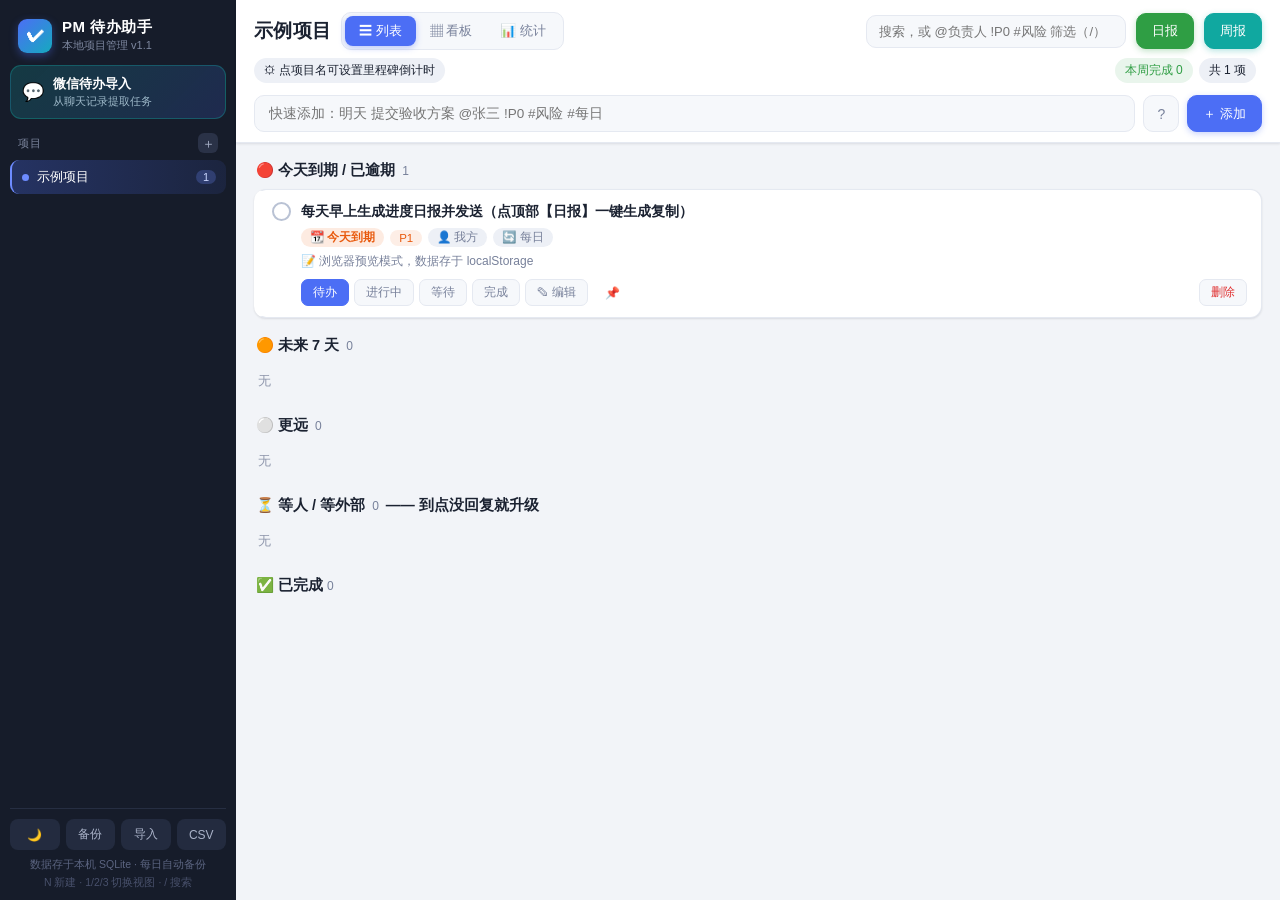
==== ui/index.html @ 27da8ed1 "Initial commit: PM待办助手 v1.1.0 (Tauri 2)" ====
<!DOCTYPE html>
<html lang="zh-CN" data-theme="light">
<head>
<meta charset="UTF-8">
<meta name="viewport" content="width=device-width, initial-scale=1.0">
<title>PM 待办助手</title>
<link rel="stylesheet" href="styles.css">
</head>
<body>
<div id="app">
  <aside id="sidebar">
    <div class="brand">
      <div class="logo">✔</div>
      <div class="brand-txt"><b>PM 待办助手</b><small>本地项目管理 v1.1</small></div>
    </div>

    <button id="btnWechat" class="wx-btn" title="从微信群聊提取待办事项">
      <span class="wx-ico">💬</span>
      <span class="wx-txt"><b>微信待办导入</b><small>从聊天记录提取任务</small></span>
    </button>

    <div class="side-label"><span>项目</span><button id="btnNewProj" title="新建项目">＋</button></div>
    <nav id="projNav"></nav>
    <div id="archWrap"></div>
    <div class="side-foot">
      <div class="foot-btns">
        <button id="btnTheme" title="切换明暗主题">🌙</button>
        <button id="btnExport" title="导出 JSON 备份文件">备份</button>
        <button id="btnImport" title="导入 JSON 备份（覆盖当前数据）">导入</button>
        <button id="btnCsv" title="导出当前项目为 CSV，可用 Excel 打开">CSV</button>
      </div>
      <small>数据存于本机 SQLite · 每日自动备份</small>
      <small class="kbd-hint">N 新建 · 1/2/3 切换视图 · / 搜索</small>
    </div>
  </aside>

  <main id="main">
    <header id="topbar">
      <div class="hrow">
        <h1 id="projName" title="点击打开项目设置">—</h1>
        <div class="tabs" id="viewTabs">
          <button data-view="list" class="on">☰ 列表</button>
          <button data-view="kanban">▦ 看板</button>
          <button data-view="stats">📊 统计</button>
        </div>
        <span class="flex1"></span>
        <input id="search" type="text" placeholder="搜索，或 @负责人 !P0 #风险 筛选（/）">
        <button class="btn green" onclick="openReport('day')">日报</button>
        <button class="btn teal" onclick="openReport('week')">周报</button>
      </div>
      <div class="hrow sub">
        <div id="countdown"></div>
        <span class="flex1"></span>
        <div id="statsbar"></div>
      </div>
      <div class="quickadd">
        <input id="quick" type="text" placeholder="快速添加：明天 提交验收方案 @张三 !P0 #风险 #每日">
        <button id="btnHelp" title="快速添加语法帮助">?</button>
        <button class="btn blue" id="btnQuickAdd">＋ 添加</button>
      </div>
      <div id="helpBox" hidden>
        <b>快速添加语法</b>　日期：<code>今天 / 明天 / 后天 / 大后天 / 下周三 / +3天 / 2026-09-14</code>
        ｜ 负责人：<code>@张三</code>　优先级：<code>!P0 !P1 !P2</code>
        ｜ 标记：<code>#风险</code> <code>#每日</code><br>
        示例：<code>下周三 闸机联调 @李四 !P0 #风险</code>　省略日期默认今天，省略负责人默认"我方"
      </div>
    </header>

    <div id="content">
      <section id="viewList"></section>
      <section id="viewKanban" hidden></section>
      <section id="viewStats" hidden></section>
    </div>
  </main>
</div>

<!-- 任务编辑 -->
<div class="mwrap" id="mw-task" hidden>
  <div class="modal">
    <h3 id="tm-head">编辑事项</h3>
    <div class="title-line">
      <input type="text" id="m-title" placeholder="要做什么？">
    </div>
    <div class="mrow">
      <div><label>截止日期</label><input type="date" id="m-due"></div>
      <div><label>负责人</label><input type="text" id="m-owner" list="ownerList" placeholder="我方"></div>
      <div><label>优先级</label>
        <select id="m-pri">
          <option value="P0">P0 紧急</option>
          <option value="P1">P1</option>
          <option value="P2">P2</option>
        </select>
      </div>
    </div>
    <div class="mrow">
      <div><label>状态</label>
        <select id="m-status">
          <option value="todo">待办</option>
          <option value="doing">进行中</option>
          <option value="wait">等人/等外部</option>
          <option value="done">已完成</option>
        </select>
      </div>
      <div><label>&nbsp;</label>
        <label class="ck"><input type="checkbox" id="m-risk"> ⚠ 计入日报风险栏</label>
      </div>
      <div><label>&nbsp;</label>
        <label class="ck"><input type="checkbox" id="m-repeat"> 🔄 每日循环</label>
      </div>
    </div>
    <label>检查清单 <span class="hint-inline">（回车快速添加，完成后卡片显示进度）</span></label>
    <div id="m-cl-items"></div>
    <div class="cl-add">
      <input type="text" id="m-cl-input" placeholder="添加清单项，回车确认">
      <button class="btn ghost" id="m-cl-add">＋</button>
    </div>
    <label>备注（背景 / 下一步 / 卡点）</label>
    <textarea id="m-note"></textarea>
    <div class="mfoot">
      <button class="btn danger ghost" id="m-del">删除</button>
      <span class="flex1"></span>
      <button class="btn ghost" id="m-cancel">取消</button>
      <button class="btn blue" id="m-save">保存</button>
    </div>
  </div>
</div>
<datalist id="ownerList"></datalist>

<!-- 项目设置 -->
<div class="mwrap" id="mw-proj" hidden>
  <div class="modal">
    <h3>项目设置</h3>
    <label>项目名称</label>
    <input type="text" id="p-name">
    <label>日报 / 周报抬头（如：XX项目 进度日报）</label>
    <input type="text" id="p-report" placeholder="留空自动为「项目名 进度日报」">
    <label>里程碑倒计时（最多 3 个，留空忽略）</label>
    <div class="mrow"><input type="text" id="p-m1l" placeholder="名称，如 交付验收"><input type="date" id="p-m1d"></div>
    <div class="mrow"><input type="text" id="p-m2l" placeholder="名称"><input type="date" id="p-m2d"></div>
    <div class="mrow"><input type="text" id="p-m3l" placeholder="名称"><input type="date" id="p-m3d"></div>
    <label class="ck big"><input type="checkbox" id="p-arch"> 归档此项目（从列表隐藏，数据保留）</label>
    <div class="mfoot">
      <button class="btn danger ghost" id="p-delete">删除本项目</button>
      <span class="flex1"></span>
      <button class="btn ghost" id="p-cancel">取消</button>
      <button class="btn blue" id="p-save">保存</button>
    </div>
  </div>
</div>

<!-- 报告 -->
<div class="mwrap" id="mw-report" hidden>
  <div class="modal wide">
    <h3 id="r-title">报告预览</h3>
    <textarea id="r-area" spellcheck="false"></textarea>
    <div class="mfoot">
      <span class="hint">发送前请核对日期与负责人</span>
      <span class="flex1"></span>
      <button class="btn ghost" id="r-close">收起</button>
      <button class="btn green" id="r-copy">复制全文</button>
    </div>
  </div>
</div>

<!-- 微信待办导入 -->
<div class="mwrap" id="mw-wechat" hidden>
  <div class="modal xwide">
    <h3>💬 微信待办导入 <span class="hint-inline">从本地解密的微信聊天记录中勾选消息，一键转为任务</span></h3>
    <div id="wx-config" hidden>
      <p class="cmsg">未找到微信解密工具。请先完成 wechat-decrypt 解密，或在下方填写正确路径：</p>
      <label>Python 解释器（venv）</label>
      <input type="text" id="wx-python" placeholder="C:\Users\MSI\.codex\tools\wechat-decrypt\.venv\Scripts\python.exe">
      <label>wechat-decrypt 工具目录</label>
      <input type="text" id="wx-dir" placeholder="C:\Users\MSI\.codex\tools\wechat-decrypt">
      <div class="mfoot"><span class="flex1"></span><button class="btn blue" id="wx-save-cfg">保存并重试</button></div>
    </div>
    <div id="wx-main">
      <div class="wx-layout">
        <div class="wx-left">
          <input type="text" id="wx-chat-filter" placeholder="🔍 搜索会话">
          <div id="wx-chats" class="wx-chats"></div>
        </div>
        <div class="wx-right">
          <div class="wx-toolbar">
            <span id="wx-cur-chat">选择左侧会话</span>
            <span class="flex1"></span>
            <select id="wx-days">
              <option value="1">最近 1 天</option>
              <option value="2" selected>最近 2 天</option>
              <option value="3">最近 3 天</option>
              <option value="7">最近 7 天</option>
            </select>
            <button class="btn ghost" id="wx-load">读取</button>
            <label class="ck"><input type="checkbox" id="wx-smart" checked> 智能预选待办</label>
          </div>
          <div id="wx-msgs" class="wx-msgs"><div class="empty">左侧选择一个会话后读取消息</div></div>
          <div class="wx-foot">
            <label>负责人默认</label>
            <input type="text" id="wx-owner" value="我方" style="width:90px">
            <label>截止</label>
            <input type="date" id="wx-due">
            <span class="flex1"></span>
            <span id="wx-count" class="hint">已选 0 条</span>
            <button class="btn blue" id="wx-convert">转为任务（0）</button>
          </div>
        </div>
      </div>
      <div class="mfoot">
        <span class="hint">转换规则：标题取消息前 40 字；备注保留原文与时间；@某人 自动设为负责人；"明天/周X" 自动识别截止日</span>
        <span class="flex1"></span>
        <button class="btn ghost" id="wx-close">关闭</button>
      </div>
    </div>
  </div>
</div>

<!-- 确认 -->
<div class="mwrap" id="mw-confirm" hidden>
  <div class="modal slim">
    <h3 id="c-title">确认</h3>
    <p id="c-msg" class="cmsg"></p>
    <div class="mfoot">
      <span class="flex1"></span>
      <button class="btn ghost" id="c-cancel">取消</button>
      <button class="btn blue" id="c-ok">确定</button>
    </div>
  </div>
</div>

<!-- 输入 -->
<div class="mwrap" id="mw-prompt" hidden>
  <div class="modal slim">
    <h3 id="pr-title">输入</h3>
    <label id="pr-label">名称</label>
    <input type="text" id="pr-input">
    <div class="mfoot">
      <span class="flex1"></span>
      <button class="btn ghost" id="pr-cancel">取消</button>
      <button class="btn blue" id="pr-ok">确定</button>
    </div>
  </div>
</div>

<div id="toasts"></div>
<script src="app.js"></script>
</body>
</html>
---- ui/styles.css ----
/* ========== 基础与主题变量 ========== */
* { box-sizing: border-box; margin: 0; padding: 0; }
[hidden] { display: none !important; }

:root {
  --bg: #f2f4f8;
  --panel: #ffffff;
  --panel2: #f6f8fb;
  --text: #1b2231;
  --muted: #77809a;
  --border: #e5e9f1;
  --chip: #edf0f6;
  --accent: #4c6ef5;
  --accent-2: #7396ff;
  --accent-soft: #edf1fe;
  --teal: #10a8a0;
  --green: #2f9e44;
  --orange: #e8590c;
  --red: #e03131;
  --amber: #f08c00;
  --pin: #f5b800;
  --shadow: 0 1px 2px rgba(16,24,40,.06), 0 1px 3px rgba(16,24,40,.05);
  --shadow-lg: 0 16px 40px rgba(16,24,40,.2);
  --side-bg: #161c2a;
  --side-bg2: #1e2637;
  --side-text: #c5cde0;
  --radius: 12px;
}
[data-theme="dark"] {
  --bg: #0f1218;
  --panel: #171c26;
  --panel2: #1c2230;
  --text: #e6eaf3;
  --muted: #8a92a8;
  --border: #272e40;
  --chip: #222939;
  --accent: #6d8bff;
  --accent-2: #8aa5ff;
  --accent-soft: #222b49;
  --shadow: 0 1px 3px rgba(0,0,0,.4);
  --shadow-lg: 0 16px 40px rgba(0,0,0,.55);
  --side-bg: #111521;
  --side-bg2: #1a2130;
  --side-text: #c5cde0;
}

html, body { height: 100%; }
body {
  font-family: "Segoe UI", "Microsoft YaHei", "PingFang SC", sans-serif;
  background: var(--bg);
  color: var(--text);
  font-size: 13.5px;
  overflow: hidden;
  transition: background .25s, color .25s;
}
button { font-family: inherit; }
input, select, textarea { font-family: inherit; color: var(--text); }
.flex1 { flex: 1; }

::-webkit-scrollbar { width: 10px; height: 10px; }
::-webkit-scrollbar-thumb { background: rgba(125,135,160,.35); border-radius: 6px; border: 2px solid transparent; background-clip: content-box; }
::-webkit-scrollbar-thumb:hover { background-color: rgba(125,135,160,.55); }
::-webkit-scrollbar-track { background: transparent; }

/* ========== 布局骨架 ========== */
#app { display: flex; height: 100vh; }

#sidebar {
  width: 236px; min-width: 236px;
  background: var(--side-bg);
  color: var(--side-text);
  display: flex; flex-direction: column;
  padding: 14px 10px 10px;
}
#main { flex: 1; display: flex; flex-direction: column; min-width: 0; }

/* ========== 侧栏 ========== */
.brand { display: flex; align-items: center; gap: 10px; padding: 4px 8px 12px; }
.brand .logo {
  width: 34px; height: 34px; border-radius: 9px;
  background: linear-gradient(135deg, #4c6ef5, #15aabf);
  color: #fff; font-weight: 700; font-size: 17px;
  display: flex; align-items: center; justify-content: center;
  box-shadow: 0 3px 8px rgba(76,110,245,.4);
}
.brand b { display: block; color: #fff; font-size: 15px; letter-spacing: .5px; }
.brand small { color: #7e88a0; font-size: 11px; }

.wx-btn {
  display: flex; align-items: center; gap: 9px; width: 100%;
  margin: 0 0 8px; padding: 9px 11px;
  background: linear-gradient(135deg, rgba(16,168,160,.22), rgba(76,110,245,.18));
  border: 1px solid rgba(16,168,160,.35);
  border-radius: 11px; cursor: pointer; text-align: left;
  transition: transform .12s, box-shadow .12s;
}
.wx-btn:hover { transform: translateY(-1px); box-shadow: 0 4px 12px rgba(16,168,160,.25); }
.wx-ico { font-size: 18px; }
.wx-txt b { display: block; color: #fff; font-size: 13px; }
.wx-txt small { color: #9db8c8; font-size: 11px; }

.side-label {
  display: flex; align-items: center; justify-content: space-between;
  font-size: 11px; color: #7e88a0; text-transform: uppercase; letter-spacing: 1px;
  padding: 6px 8px 6px;
}
.side-label button {
  width: 20px; height: 20px; border-radius: 6px; border: none;
  background: #2a3247; color: #aab3c9; font-size: 13px; cursor: pointer; line-height: 1;
}
.side-label button:hover { background: #34405c; color: #fff; }

#projNav, #archWrap { overflow-y: auto; }
.proj {
  display: flex; align-items: center; gap: 8px;
  padding: 8px 10px; margin: 1px 0; border-radius: 9px;
  cursor: pointer; font-size: 13px; color: var(--side-text);
  transition: background .15s;
  border-left: 2px solid transparent;
}
.proj:hover { background: var(--side-bg2); }
.proj.on { background: linear-gradient(90deg, rgba(76,110,245,.28), rgba(76,110,245,.10)); color: #fff; border-left-color: #6d8bff; }
.proj .dot { width: 7px; height: 7px; border-radius: 50%; background: #4c5878; flex: none; }
.proj.on .dot { background: #6d8bff; }
.proj .nm { flex: 1; overflow: hidden; text-overflow: ellipsis; white-space: nowrap; }
.proj .cnt {
  font-size: 11px; background: #262e42; color: #97a1b8;
  border-radius: 9px; padding: 1px 7px; flex: none;
}
.proj.on .cnt { background: rgba(109,139,255,.25); color: #cdd9ff; }
.proj .gear {
  border: none; background: transparent; color: #6b7690; cursor: pointer;
  font-size: 13px; padding: 2px; border-radius: 5px; flex: none; display: none;
}
.proj:hover .gear { display: block; }
.proj .gear:hover { color: #fff; background: #34405c; }

#archWrap { margin-top: 6px; flex: 1; }
#archWrap summary {
  cursor: pointer; font-size: 11px; color: #7e88a0; padding: 6px 10px; letter-spacing: 1px;
  list-style: none; user-select: none;
}
#archWrap summary::before { content: "▸ "; }
#archWrap details[open] summary::before { content: "▾ "; }
#archWrap .proj .nm { text-decoration: line-through; opacity: .6; }

.side-foot { border-top: 1px solid #262e42; padding-top: 10px; margin-top: 8px; }
.foot-btns { display: flex; gap: 6px; margin-bottom: 8px; }
.foot-btns button {
  flex: 1; padding: 7px 4px; border: none; border-radius: 8px;
  background: #232b3f; color: #aab3c9; font-size: 12px; cursor: pointer;
  transition: background .15s;
}
.foot-btns button:hover { background: #323d59; color: #fff; }
.side-foot small { display: block; text-align: center; color: #5b6480; font-size: 10.5px; }
.side-foot .kbd-hint { margin-top: 4px; color: #48506b; }

/* ========== 顶栏 ========== */
#topbar {
  background: var(--panel);
  border-bottom: 1px solid var(--border);
  padding: 12px 18px 10px;
  box-shadow: var(--shadow);
  z-index: 5;
}
.hrow { display: flex; align-items: center; gap: 10px; flex-wrap: wrap; }
.hrow.sub { margin-top: 8px; row-gap: 6px; }
#projName { font-size: 19px; font-weight: 700; cursor: pointer; letter-spacing: .3px; }
#projName:hover { color: var(--accent); }

.tabs { display: flex; background: var(--panel2); border: 1px solid var(--border); border-radius: 10px; padding: 3px; }
.tabs button {
  border: none; background: transparent; color: var(--muted);
  padding: 6px 14px; border-radius: 8px; font-size: 13px; cursor: pointer;
  transition: all .15s;
}
.tabs button:hover { color: var(--text); }
.tabs button.on { background: var(--accent); color: #fff; box-shadow: 0 2px 6px rgba(76,110,245,.35); }

#search {
  width: 260px; padding: 8px 12px; border: 1px solid var(--border);
  border-radius: 10px; background: var(--panel2); font-size: 13px; outline: none;
  transition: border .15s, box-shadow .15s;
}
#search:focus { border-color: var(--accent); box-shadow: 0 0 0 3px var(--accent-soft); }

.btn {
  border: 1px solid var(--border); background: var(--panel2); color: var(--text);
  padding: 8px 15px; border-radius: 10px; font-size: 13px; cursor: pointer;
  transition: all .15s; white-space: nowrap;
}
.btn:hover { transform: translateY(-1px); box-shadow: var(--shadow); }
.btn:active { transform: none; }
.btn.blue { background: var(--accent); border-color: var(--accent); color: #fff; box-shadow: 0 2px 6px rgba(76,110,245,.3); }
.btn.green { background: var(--green); border-color: var(--green); color: #fff; box-shadow: 0 2px 6px rgba(47,158,68,.3); }
.btn.teal { background: var(--teal); border-color: var(--teal); color: #fff; box-shadow: 0 2px 6px rgba(16,168,160,.3); }
.btn.ghost { background: transparent; }
.btn.danger { background: var(--red); border-color: var(--red); color: #fff; }
.btn.danger.ghost { background: transparent; color: var(--red); border-color: transparent; }
.btn.danger.ghost:hover { background: rgba(224,49,49,.08); border-color: rgba(224,49,49,.3); }

/* 里程碑与统计条 */
.chip2 {
  display: inline-flex; align-items: center; gap: 5px;
  padding: 4px 10px; border-radius: 20px; background: var(--chip);
  font-size: 12px; color: var(--text); margin-right: 6px; margin-bottom: 2px;
}
.chip2.cd { background: var(--accent-soft); color: var(--accent); font-weight: 600; }
.chip2.warn { background: rgba(240,140,0,.12); color: var(--orange); }
.chip2.bad { background: rgba(224,49,49,.1); color: var(--red); }
.chip2.good { background: rgba(47,158,68,.1); color: var(--green); }

/* 快速添加 */
.quickadd { display: flex; gap: 8px; margin-top: 10px; }
#quick {
  flex: 1; padding: 10px 14px; font-size: 13.5px;
  border: 1px solid var(--border); border-radius: 10px;
  background: var(--panel2); outline: none;
  transition: border .15s, box-shadow .15s;
}
#quick:focus { border-color: var(--accent); box-shadow: 0 0 0 3px var(--accent-soft); }
#btnHelp {
  width: 36px; border: 1px solid var(--border); border-radius: 10px;
  background: var(--panel2); color: var(--muted); font-size: 14px; cursor: pointer;
}
#btnHelp:hover { color: var(--accent); border-color: var(--accent); }
#helpBox {
  margin-top: 8px; padding: 9px 12px; font-size: 12.5px; color: var(--muted);
  background: var(--panel2); border: 1px dashed var(--border); border-radius: 10px; line-height: 1.8;
}
#helpBox code { background: var(--accent-soft); color: var(--accent); padding: 1px 6px; border-radius: 5px; }

/* ========== 内容区 ========== */
#content { flex: 1; overflow-y: auto; padding: 16px 18px 40px; }
h2.grp { font-size: 14.5px; margin: 18px 2px 9px; display: flex; align-items: center; gap: 7px; }
h2.grp:first-child { margin-top: 2px; }
h2.grp .gcnt { font-size: 12px; color: var(--muted); font-weight: 400; }

/* 任务卡片 */
.card {
  background: var(--panel); border-radius: var(--radius);
  border: 1px solid var(--border); border-left: 4px solid transparent;
  padding: 11px 14px; margin-bottom: 8px;
  box-shadow: var(--shadow);
  transition: box-shadow .15s, transform .15s;
  display: flex; gap: 10px;
}
.card:hover { box-shadow: 0 4px 14px rgba(16,24,40,.1); transform: translateY(-1px); }
.card.risk { border-left-color: var(--red); }
.card.wait { border-left-color: var(--amber); }
.card.doing { border-left-color: var(--accent); }
.card.done { opacity: .55; }
.card.pinned { border-left-color: var(--pin); background: linear-gradient(90deg, rgba(245,184,0,.06), var(--panel) 30%); }
.card .cbody { flex: 1; min-width: 0; }
.card .crow { display: flex; gap: 10px; align-items: flex-start; }

/* 完成圆圈（Linear/Todoist 风格） */
.ccircle {
  width: 19px; height: 19px; min-width: 19px; margin-top: 1px;
  border: 2px solid #b9c2d4; border-radius: 50%; cursor: pointer;
  background: transparent; padding: 0; position: relative;
  transition: all .15s;
}
.ccircle:hover { border-color: var(--green); transform: scale(1.1); }
.ccircle.on { background: var(--green); border-color: var(--green); }
.ccircle.on::after {
  content: "✓"; color: #fff; font-size: 12px; font-weight: 700;
  position: absolute; top: 50%; left: 50%; transform: translate(-50%, -54%);
}
.card .title { font-size: 14px; font-weight: 600; cursor: pointer; line-height: 1.5; }
.card .title:hover { color: var(--accent); }
.card.done .title { text-decoration: line-through; }
.card .meta { display: flex; align-items: center; flex-wrap: wrap; gap: 6px; margin-top: 6px; }
.chip {
  display: inline-flex; align-items: center; gap: 4px;
  padding: 2px 9px; border-radius: 12px; background: var(--chip);
  font-size: 11.5px; color: var(--muted);
}
.chip.due-over { background: rgba(224,49,49,.1); color: var(--red); font-weight: 700; }
.chip.due-today { background: rgba(232,89,12,.12); color: var(--orange); font-weight: 700; }
.chip.risk { background: rgba(224,49,49,.1); color: var(--red); font-weight: 700; }
.chip.p0 { background: rgba(224,49,49,.1); color: var(--red); font-weight: 700; }
.chip.p1 { background: rgba(232,89,12,.1); color: var(--orange); }
.chip.clprog { background: var(--accent-soft); color: var(--accent); }
.chip.pinchip { background: rgba(245,184,0,.15); color: #b78900; }
.card .note { font-size: 12px; color: var(--muted); margin-top: 5px; line-height: 1.6; }
.card .acts { margin-top: 8px; display: flex; align-items: center; gap: 5px; flex-wrap: wrap; }
.card .acts button {
  font-size: 12px; padding: 4px 11px; border: 1px solid var(--border);
  background: var(--panel2); color: var(--muted); border-radius: 7px; cursor: pointer;
  transition: all .12s;
}
.card .acts button:hover { border-color: var(--accent); color: var(--accent); }
.card .acts button.on { background: var(--accent); color: #fff; border-color: var(--accent); }
.card .acts .spacer { flex: 1; }
.card .acts .del { color: var(--red); }
.card .acts .del:hover { border-color: var(--red); }
.card .acts .pinbtn { border-color: transparent; background: transparent; }
.card .acts .pinbtn.on { color: var(--pin); border-color: rgba(245,184,0,.4); background: rgba(245,184,0,.08); }
.empty { color: var(--muted); font-size: 13px; padding: 8px 4px; opacity: .8; }

details.grp-done summary {
  cursor: pointer; font-size: 14.5px; font-weight: 600; margin: 18px 2px 9px;
  list-style: none; user-select: none;
}
details.grp-done summary .gcnt { font-size: 12px; color: var(--muted); font-weight: 400; }

/* ========== 看板 ========== */
#viewKanban { display: flex; gap: 12px; align-items: flex-start; }
.kcol {
  flex: 1; min-width: 250px; background: var(--panel2);
  border: 1px solid var(--border); border-radius: 14px; padding: 10px;
  transition: background .15s, border-color .15s;
  min-height: 200px;
}
.kcol.drop { background: var(--accent-soft); border-color: var(--accent); border-style: dashed; }
.kcol .khead {
  display: flex; align-items: center; gap: 8px;
  font-size: 13px; font-weight: 700; padding: 2px 4px 10px;
}
.kcol .khead .kdot { width: 9px; height: 9px; border-radius: 50%; }
.kcol .khead .kcnt { font-size: 11.5px; color: var(--muted); font-weight: 400; background: var(--chip); padding: 1px 8px; border-radius: 9px; }
.kcard {
  background: var(--panel); border: 1px solid var(--border); border-radius: 10px;
  padding: 9px 11px; margin-bottom: 7px; cursor: grab;
  box-shadow: var(--shadow); font-size: 13px;
}
.kcard.pinned { border-left: 3px solid var(--pin); }
.kcard:active { cursor: grabbing; }
.kcard.dragging { opacity: .45; transform: rotate(1.5deg); }
.kcard:hover { border-color: var(--accent); }
.kcard .kt { font-weight: 600; line-height: 1.45; }
.kcard .km { display: flex; flex-wrap: wrap; gap: 5px; margin-top: 6px; }
.kcol .empty { text-align: center; padding: 22px 4px; border: 1px dashed var(--border); border-radius: 10px; }

/* ========== 统计 ========== */
.stat-grid { display: grid; grid-template-columns: repeat(auto-fill, minmax(150px, 1fr)); gap: 12px; margin-bottom: 20px; }
.stat-card {
  background: var(--panel); border: 1px solid var(--border); border-radius: 14px;
  padding: 16px; box-shadow: var(--shadow);
}
.stat-card .sv { font-size: 26px; font-weight: 800; letter-spacing: -.5px; }
.stat-card .sl { font-size: 12px; color: var(--muted); margin-top: 3px; }
.stat-card.c-blue .sv { color: var(--accent); }
.stat-card.c-green .sv { color: var(--green); }
.stat-card.c-red .sv { color: var(--red); }
.stat-card.c-orange .sv { color: var(--orange); }
.stat-card.c-teal .sv { color: var(--teal); }

.stat-panel {
  background: var(--panel); border: 1px solid var(--border); border-radius: 14px;
  padding: 16px 18px; margin-bottom: 14px; box-shadow: var(--shadow);
}
.stat-panel h3 { font-size: 14px; margin-bottom: 14px; }
.bars { display: flex; align-items: flex-end; gap: 10px; height: 140px; padding: 0 4px; }
.bar-col { flex: 1; display: flex; flex-direction: column; align-items: center; gap: 6px; height: 100%; justify-content: flex-end; }
.bar-col .bar {
  width: 60%; max-width: 46px; border-radius: 7px 7px 3px 3px;
  background: linear-gradient(180deg, var(--accent), var(--accent-2));
  min-height: 3px; transition: height .4s;
}
.bar-col .bv { font-size: 12px; font-weight: 700; color: var(--muted); }
.bar-col .bl { font-size: 11px; color: var(--muted); }
.hbar-row { display: flex; align-items: center; gap: 10px; margin-bottom: 9px; }
.hbar-row .hl { width: 90px; font-size: 12.5px; color: var(--muted); text-align: right; overflow: hidden; text-overflow: ellipsis; white-space: nowrap; flex: none; }
.hbar-row .htrack { flex: 1; height: 14px; background: var(--chip); border-radius: 8px; overflow: hidden; }
.hbar-row .hbar { height: 100%; border-radius: 8px; background: linear-gradient(90deg, var(--accent), var(--accent-2)); transition: width .4s; }
.hbar-row.red .hbar { background: linear-gradient(90deg, var(--red), #ff7b7b); }
.hbar-row.orange .hbar { background: linear-gradient(90deg, var(--orange), #ffb35c); }
.hbar-row .hv { width: 30px; font-size: 12.5px; font-weight: 700; }

/* ========== 弹窗 ========== */
.mwrap {
  position: fixed; inset: 0; background: rgba(13, 17, 28, .45);
  backdrop-filter: blur(3px); z-index: 100;
  display: flex; align-items: flex-start; justify-content: center;
  padding: 6vh 16px 16px;
}
.modal {
  background: var(--panel); border-radius: 16px; padding: 20px 22px;
  width: 100%; max-width: 560px; max-height: 88vh; overflow-y: auto;
  box-shadow: var(--shadow-lg);
  animation: pop .18s ease-out;
}
.modal.wide { max-width: 700px; }
.modal.xwide { max-width: 960px; height: 80vh; display: flex; flex-direction: column; }
.modal.slim { max-width: 400px; margin-top: 10vh; }
@keyframes pop { from { transform: translateY(10px) scale(.98); opacity: 0; } to { transform: none; opacity: 1; } }
.modal h3 { font-size: 16px; margin-bottom: 14px; }
.hint-inline { font-size: 12px; color: var(--muted); font-weight: 400; }
.modal label { display: block; font-size: 12px; color: var(--muted); margin: 12px 0 5px; }
.modal label:first-of-type { margin-top: 0; }
.title-line input { font-size: 15px; font-weight: 600; width: 100%; padding: 10px 12px; border: 1px solid var(--border); border-radius: 9px; background: var(--panel2); outline: none; }
.title-line input:focus { border-color: var(--accent); box-shadow: 0 0 0 3px var(--accent-soft); }
.modal input[type=text], .modal input[type=date], .modal select, .modal textarea {
  width: 100%; padding: 9px 11px; border: 1px solid var(--border);
  border-radius: 9px; font-size: 13px; background: var(--panel2); outline: none;
  transition: border .15s, box-shadow .15s;
}
.modal input:focus, .modal select:focus, .modal textarea:focus {
  border-color: var(--accent); box-shadow: 0 0 0 3px var(--accent-soft);
}
.modal textarea { height: 84px; resize: vertical; }
.modal .mrow { display: flex; gap: 10px; }
.modal .mrow > div { flex: 1; min-width: 0; }
.modal .ck { display: flex; align-items: center; gap: 7px; font-size: 13px !important; color: var(--text) !important; cursor: pointer; margin-top: 14px !important; }
.modal .ck.big { margin: 16px 0 2px; }
.modal .ck input { width: auto; }
.mfoot { margin-top: 18px; display: flex; align-items: center; gap: 8px; }
.mfoot .hint { font-size: 12px; color: var(--muted); }
.cmsg { font-size: 13.5px; line-height: 1.7; color: var(--text); }
#r-area { width: 100%; height: 320px; border: 1px solid var(--border); border-radius: 10px; padding: 12px; font-size: 13px; line-height: 1.7; background: var(--panel2); resize: vertical; outline: none; font-family: inherit; }
#r-area:focus { border-color: var(--accent); }

/* 检查清单编辑器 */
#m-cl-items { display: flex; flex-direction: column; gap: 5px; }
.cl-item {
  display: flex; align-items: center; gap: 8px; padding: 6px 9px;
  background: var(--panel2); border: 1px solid var(--border); border-radius: 8px;
  font-size: 13px;
}
.cl-item input[type=checkbox] { width: auto; }
.cl-item .cl-text { flex: 1; }
.cl-item.done .cl-text { text-decoration: line-through; color: var(--muted); }
.cl-item .cl-rm { border: none; background: transparent; color: var(--muted); cursor: pointer; font-size: 13px; padding: 2px 5px; border-radius: 5px; }
.cl-item .cl-rm:hover { color: var(--red); background: rgba(224,49,49,.08); }
.cl-add { display: flex; gap: 6px; margin-top: 6px; }
.cl-add input { flex: 1; }

/* ========== 微信导入 ========== */
.wx-layout { display: flex; gap: 12px; flex: 1; min-height: 0; }
.wx-left {
  width: 240px; min-width: 240px; display: flex; flex-direction: column;
  border: 1px solid var(--border); border-radius: 12px; background: var(--panel2);
  padding: 8px;
}
.wx-left input { margin-bottom: 8px; }
.wx-chats { flex: 1; overflow-y: auto; }
.wx-chat {
  padding: 8px 10px; border-radius: 8px; cursor: pointer; font-size: 13px;
  display: flex; align-items: center; gap: 7px; color: var(--text);
}
.wx-chat:hover { background: var(--accent-soft); }
.wx-chat.on { background: var(--accent); color: #fff; }
.wx-chat .nm { flex: 1; overflow: hidden; text-overflow: ellipsis; white-space: nowrap; }
.wx-right {
  flex: 1; display: flex; flex-direction: column; min-width: 0;
  border: 1px solid var(--border); border-radius: 12px; background: var(--panel2);
  padding: 8px;
}
.wx-toolbar { display: flex; align-items: center; gap: 8px; padding: 2px 4px 8px; flex-wrap: wrap; }
.wx-toolbar select { width: auto; padding: 6px 8px; border: 1px solid var(--border); border-radius: 8px; background: var(--panel); font-size: 12.5px; }
#wx-cur-chat { font-weight: 600; font-size: 13px; overflow: hidden; text-overflow: ellipsis; white-space: nowrap; max-width: 200px; }
.wx-msgs { flex: 1; overflow-y: auto; padding-right: 2px; }
.wx-msg {
  display: flex; gap: 8px; align-items: flex-start;
  padding: 7px 9px; border-radius: 8px; cursor: pointer;
  border: 1px solid transparent; margin-bottom: 4px; background: var(--panel);
}
.wx-msg:hover { border-color: var(--border); }
.wx-msg.sel { background: var(--accent-soft); border-color: var(--accent); }
.wx-msg.sys { opacity: .5; cursor: default; }
.wx-msg input { margin-top: 3px; }
.wx-msg .m-body { flex: 1; min-width: 0; }
.wx-msg .m-meta { font-size: 11px; color: var(--muted); margin-bottom: 2px; }
.wx-msg .m-meta .who { color: var(--teal); font-weight: 600; }
.wx-msg .m-meta .who.me { color: var(--accent); }
.wx-msg .m-content { font-size: 13px; line-height: 1.5; word-break: break-all; }
.wx-msg .m-todo { display: inline-block; margin-left: 6px; font-size: 10.5px; background: rgba(47,158,68,.12); color: var(--green); border-radius: 8px; padding: 0 7px; font-weight: 700; }
.wx-foot { display: flex; align-items: center; gap: 8px; padding-top: 8px; border-top: 1px solid var(--border); margin-top: 8px; flex-wrap: wrap; }
.wx-foot label { font-size: 12px; color: var(--muted); margin: 0; }
.wx-foot input[type=date], .wx-foot input[type=text] { width: auto; padding: 6px 8px; font-size: 12.5px; }
.wx-loading { text-align: center; color: var(--muted); padding: 30px 0; font-size: 13px; }

/* ========== Toast ========== */
#toasts { position: fixed; right: 18px; bottom: 18px; z-index: 200; display: flex; flex-direction: column; gap: 8px; }
.toast {
  background: #232a3a; color: #fff; padding: 11px 16px; border-radius: 11px;
  font-size: 13px; box-shadow: var(--shadow-lg);
  animation: slidein .2s ease-out; max-width: 420px; line-height: 1.5;
  display: flex; align-items: center; gap: 10px;
}
.toast.ok { border-left: 3px solid var(--green); }
.toast.err { border-left: 3px solid var(--red); }
.toast.info { border-left: 3px solid var(--accent); }
.toast button {
  border: 1px solid rgba(255,255,255,.3); background: transparent; color: #fff;
  border-radius: 7px; padding: 3px 10px; font-size: 12px; cursor: pointer; flex: none;
}
.toast button:hover { background: rgba(255,255,255,.12); }
@keyframes slidein { from { transform: translateX(20px); opacity: 0; } to { transform: none; opacity: 1; } }
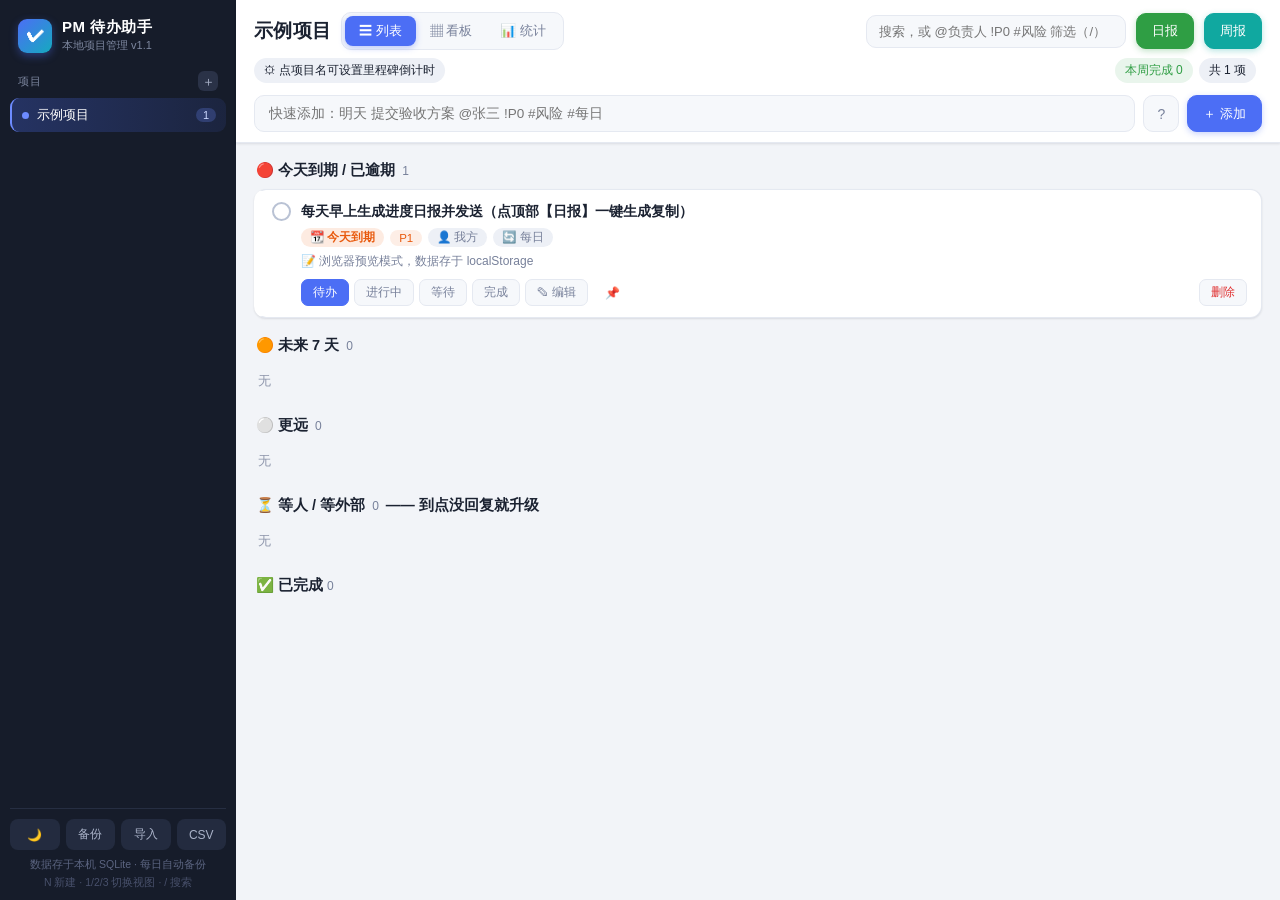
==== commit 46611741: "添加自动发布工作流、README 和 MIT LICENSE" ====
--- a/ui/index.html
+++ b/ui/index.html
@@ -13,11 +13,6 @@
       <div class="logo">✔</div>
       <div class="brand-txt"><b>PM 待办助手</b><small>本地项目管理 v1.1</small></div>
     </div>
-
-    <button id="btnWechat" class="wx-btn" title="从微信群聊提取待办事项">
-      <span class="wx-ico">💬</span>
-      <span class="wx-txt"><b>微信待办导入</b><small>从聊天记录提取任务</small></span>
-    </button>
 
     <div class="side-label"><span>项目</span><button id="btnNewProj" title="新建项目">＋</button></div>
     <nav id="projNav"></nav>
@@ -162,58 +157,6 @@
   </div>
 </div>
 
-<!-- 微信待办导入 -->
-<div class="mwrap" id="mw-wechat" hidden>
-  <div class="modal xwide">
-    <h3>💬 微信待办导入 <span class="hint-inline">从本地解密的微信聊天记录中勾选消息，一键转为任务</span></h3>
-    <div id="wx-config" hidden>
-      <p class="cmsg">未找到微信解密工具。请先完成 wechat-decrypt 解密，或在下方填写正确路径：</p>
-      <label>Python 解释器（venv）</label>
-      <input type="text" id="wx-python" placeholder="C:\Users\MSI\.codex\tools\wechat-decrypt\.venv\Scripts\python.exe">
-      <label>wechat-decrypt 工具目录</label>
-      <input type="text" id="wx-dir" placeholder="C:\Users\MSI\.codex\tools\wechat-decrypt">
-      <div class="mfoot"><span class="flex1"></span><button class="btn blue" id="wx-save-cfg">保存并重试</button></div>
-    </div>
-    <div id="wx-main">
-      <div class="wx-layout">
-        <div class="wx-left">
-          <input type="text" id="wx-chat-filter" placeholder="🔍 搜索会话">
-          <div id="wx-chats" class="wx-chats"></div>
-        </div>
-        <div class="wx-right">
-          <div class="wx-toolbar">
-            <span id="wx-cur-chat">选择左侧会话</span>
-            <span class="flex1"></span>
-            <select id="wx-days">
-              <option value="1">最近 1 天</option>
-              <option value="2" selected>最近 2 天</option>
-              <option value="3">最近 3 天</option>
-              <option value="7">最近 7 天</option>
-            </select>
-            <button class="btn ghost" id="wx-load">读取</button>
-            <label class="ck"><input type="checkbox" id="wx-smart" checked> 智能预选待办</label>
-          </div>
-          <div id="wx-msgs" class="wx-msgs"><div class="empty">左侧选择一个会话后读取消息</div></div>
-          <div class="wx-foot">
-            <label>负责人默认</label>
-            <input type="text" id="wx-owner" value="我方" style="width:90px">
-            <label>截止</label>
-            <input type="date" id="wx-due">
-            <span class="flex1"></span>
-            <span id="wx-count" class="hint">已选 0 条</span>
-            <button class="btn blue" id="wx-convert">转为任务（0）</button>
-          </div>
-        </div>
-      </div>
-      <div class="mfoot">
-        <span class="hint">转换规则：标题取消息前 40 字；备注保留原文与时间；@某人 自动设为负责人；"明天/周X" 自动识别截止日</span>
-        <span class="flex1"></span>
-        <button class="btn ghost" id="wx-close">关闭</button>
-      </div>
-    </div>
-  </div>
-</div>
-
 <!-- 确认 -->
 <div class="mwrap" id="mw-confirm" hidden>
   <div class="modal slim">
--- a/ui/styles.css
+++ b/ui/styles.css
@@ -86,19 +86,6 @@
 .brand b { display: block; color: #fff; font-size: 15px; letter-spacing: .5px; }
 .brand small { color: #7e88a0; font-size: 11px; }
 
-.wx-btn {
-  display: flex; align-items: center; gap: 9px; width: 100%;
-  margin: 0 0 8px; padding: 9px 11px;
-  background: linear-gradient(135deg, rgba(16,168,160,.22), rgba(76,110,245,.18));
-  border: 1px solid rgba(16,168,160,.35);
-  border-radius: 11px; cursor: pointer; text-align: left;
-  transition: transform .12s, box-shadow .12s;
-}
-.wx-btn:hover { transform: translateY(-1px); box-shadow: 0 4px 12px rgba(16,168,160,.25); }
-.wx-ico { font-size: 18px; }
-.wx-txt b { display: block; color: #fff; font-size: 13px; }
-.wx-txt small { color: #9db8c8; font-size: 11px; }
-
 .side-label {
   display: flex; align-items: center; justify-content: space-between;
   font-size: 11px; color: #7e88a0; text-transform: uppercase; letter-spacing: 1px;
@@ -427,51 +414,6 @@
 .cl-add { display: flex; gap: 6px; margin-top: 6px; }
 .cl-add input { flex: 1; }
 
-/* ========== 微信导入 ========== */
-.wx-layout { display: flex; gap: 12px; flex: 1; min-height: 0; }
-.wx-left {
-  width: 240px; min-width: 240px; display: flex; flex-direction: column;
-  border: 1px solid var(--border); border-radius: 12px; background: var(--panel2);
-  padding: 8px;
-}
-.wx-left input { margin-bottom: 8px; }
-.wx-chats { flex: 1; overflow-y: auto; }
-.wx-chat {
-  padding: 8px 10px; border-radius: 8px; cursor: pointer; font-size: 13px;
-  display: flex; align-items: center; gap: 7px; color: var(--text);
-}
-.wx-chat:hover { background: var(--accent-soft); }
-.wx-chat.on { background: var(--accent); color: #fff; }
-.wx-chat .nm { flex: 1; overflow: hidden; text-overflow: ellipsis; white-space: nowrap; }
-.wx-right {
-  flex: 1; display: flex; flex-direction: column; min-width: 0;
-  border: 1px solid var(--border); border-radius: 12px; background: var(--panel2);
-  padding: 8px;
-}
-.wx-toolbar { display: flex; align-items: center; gap: 8px; padding: 2px 4px 8px; flex-wrap: wrap; }
-.wx-toolbar select { width: auto; padding: 6px 8px; border: 1px solid var(--border); border-radius: 8px; background: var(--panel); font-size: 12.5px; }
-#wx-cur-chat { font-weight: 600; font-size: 13px; overflow: hidden; text-overflow: ellipsis; white-space: nowrap; max-width: 200px; }
-.wx-msgs { flex: 1; overflow-y: auto; padding-right: 2px; }
-.wx-msg {
-  display: flex; gap: 8px; align-items: flex-start;
-  padding: 7px 9px; border-radius: 8px; cursor: pointer;
-  border: 1px solid transparent; margin-bottom: 4px; background: var(--panel);
-}
-.wx-msg:hover { border-color: var(--border); }
-.wx-msg.sel { background: var(--accent-soft); border-color: var(--accent); }
-.wx-msg.sys { opacity: .5; cursor: default; }
-.wx-msg input { margin-top: 3px; }
-.wx-msg .m-body { flex: 1; min-width: 0; }
-.wx-msg .m-meta { font-size: 11px; color: var(--muted); margin-bottom: 2px; }
-.wx-msg .m-meta .who { color: var(--teal); font-weight: 600; }
-.wx-msg .m-meta .who.me { color: var(--accent); }
-.wx-msg .m-content { font-size: 13px; line-height: 1.5; word-break: break-all; }
-.wx-msg .m-todo { display: inline-block; margin-left: 6px; font-size: 10.5px; background: rgba(47,158,68,.12); color: var(--green); border-radius: 8px; padding: 0 7px; font-weight: 700; }
-.wx-foot { display: flex; align-items: center; gap: 8px; padding-top: 8px; border-top: 1px solid var(--border); margin-top: 8px; flex-wrap: wrap; }
-.wx-foot label { font-size: 12px; color: var(--muted); margin: 0; }
-.wx-foot input[type=date], .wx-foot input[type=text] { width: auto; padding: 6px 8px; font-size: 12.5px; }
-.wx-loading { text-align: center; color: var(--muted); padding: 30px 0; font-size: 13px; }
-
 /* ========== Toast ========== */
 #toasts { position: fixed; right: 18px; bottom: 18px; z-index: 200; display: flex; flex-direction: column; gap: 8px; }
 .toast {
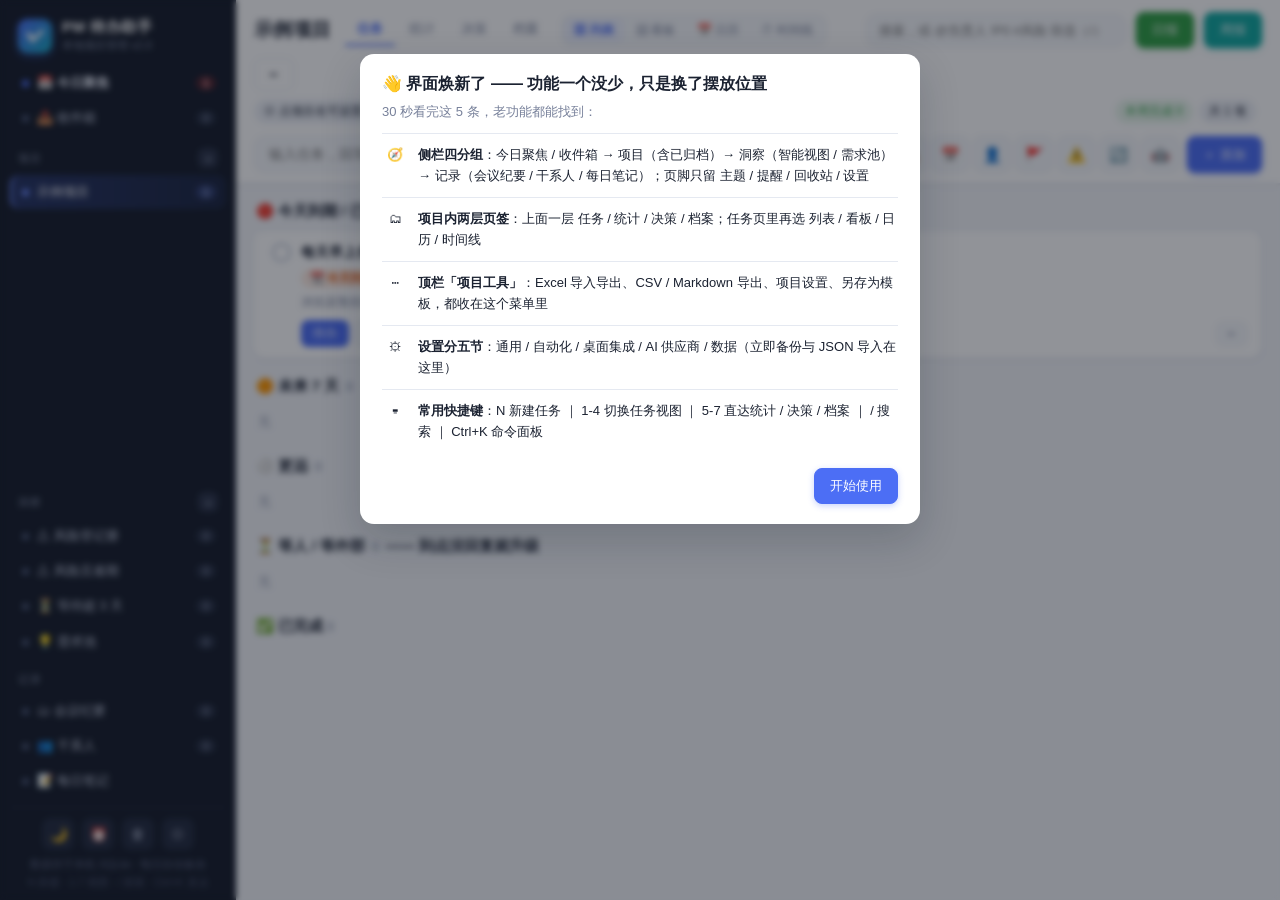
==== commit 20050a34: "v2.1.0：今日聚焦、日历视图、Ctrl+K 命令面板、全局快捷键快速捕获、Excel 导入导出、Webhook 推送、开机自启与单实例 新增 tauri 插件：global-shortcut / " ====
--- a/ui/index.html
+++ b/ui/index.html
@@ -11,21 +11,27 @@
   <aside id="sidebar">
     <div class="brand">
       <div class="logo">✔</div>
-      <div class="brand-txt"><b>PM 待办助手</b><small>本地项目管理 v1.1</small></div>
-    </div>
-
-    <div class="side-label"><span>项目</span><button id="btnNewProj" title="新建项目">＋</button></div>
+      <div class="brand-txt"><b>PM 待办助手</b><small>本地项目管理 v2.0</small></div>
+    </div>
+
+    <nav id="todayNav"></nav>
+    <div class="side-label"><span>项目</span><button id="btnNewProj" title="新建项目（可选模板）">＋</button></div>
     <nav id="projNav"></nav>
     <div id="archWrap"></div>
+    <div class="side-label"><span>洞察</span><button id="btnAddSmart" title="保存一个跨项目智能视图">＋</button></div>
+    <nav id="smartNav"></nav>
+    <nav id="ideasNav"></nav>
+    <div class="side-label"><span>记录</span></div>
+    <nav id="memoryNav"></nav>
     <div class="side-foot">
       <div class="foot-btns">
         <button id="btnTheme" title="切换明暗主题">🌙</button>
-        <button id="btnExport" title="导出 JSON 备份文件">备份</button>
-        <button id="btnImport" title="导入 JSON 备份（覆盖当前数据）">导入</button>
-        <button id="btnCsv" title="导出当前项目为 CSV，可用 Excel 打开">CSV</button>
+        <button id="btnRemind" title="每日定时提醒：未设置">⏰</button>
+        <button id="btnTrash" title="回收站：30 天内可恢复">🗑<span id="btnTrashCnt" class="trash-cnt"></span></button>
+        <button id="btnSettings" title="设置：通用 / 自动化 / 桌面集成 / AI / 数据">⚙</button>
       </div>
       <small>数据存于本机 SQLite · 每日自动备份</small>
-      <small class="kbd-hint">N 新建 · 1/2/3 切换视图 · / 搜索</small>
+      <small class="kbd-hint">N 新建 · 1-7 视图 · / 搜索 · Ctrl+K 直达</small>
     </div>
   </aside>
 
@@ -33,15 +39,37 @@
     <header id="topbar">
       <div class="hrow">
         <h1 id="projName" title="点击打开项目设置">—</h1>
-        <div class="tabs" id="viewTabs">
-          <button data-view="list" class="on">☰ 列表</button>
-          <button data-view="kanban">▦ 看板</button>
-          <button data-view="stats">📊 统计</button>
+        <!-- 一级页签：项目下的四个页面 -->
+        <nav class="ptabs" id="pageTabs">
+          <button data-page="task" class="on">任务</button>
+          <button data-page="stats">统计</button>
+          <button data-page="decisions">决策</button>
+          <button data-page="archive">档案</button>
+        </nav>
+        <!-- 二级分段控件：任务页的四种呈现 -->
+        <div class="seg" id="viewSeg">
+          <button data-view="list" class="on" title="快捷键 1">☰ 列表</button>
+          <button data-view="kanban" title="快捷键 2">▦ 看板</button>
+          <button data-view="calendar" title="快捷键 3">📅 日历</button>
+          <button data-view="timeline" title="快捷键 4">⏱ 时间线</button>
         </div>
         <span class="flex1"></span>
         <input id="search" type="text" placeholder="搜索，或 @负责人 !P0 #风险 筛选（/）">
-        <button class="btn green" onclick="openReport('day')">日报</button>
-        <button class="btn teal" onclick="openReport('week')">周报</button>
+        <button class="btn blue" id="btnTodayCopy" hidden>📋 复制今日清单</button>
+        <button class="btn green" id="btnDay" onclick="openReport('day')">日报</button>
+        <button class="btn teal" id="btnWeek" onclick="openReport('week')">周报</button>
+        <div class="more-wrap" id="projMoreWrap" hidden>
+          <button class="btn ghost" id="btnProjMore" title="项目工具：导入导出 / 设置 / 模板">⋯</button>
+          <div id="projMenu" class="menu-pop" hidden>
+            <button data-act="xlsx">📥 Excel 计划表导入向导</button>
+            <button data-act="xlsx-out">📤 导出 .xlsx 计划表</button>
+            <button data-act="csv">📄 导出 CSV</button>
+            <button data-act="md">📝 导出项目 Markdown</button>
+            <div class="menu-sep"></div>
+            <button data-act="settings">⚙ 项目设置</button>
+            <button data-act="tpl">💾 另存为项目模板</button>
+          </div>
+        </div>
       </div>
       <div class="hrow sub">
         <div id="countdown"></div>
@@ -49,24 +77,49 @@
         <div id="statsbar"></div>
       </div>
       <div class="quickadd">
-        <input id="quick" type="text" placeholder="快速添加：明天 提交验收方案 @张三 !P0 #风险 #每日">
-        <button id="btnHelp" title="快速添加语法帮助">?</button>
+        <input id="quick" type="text" placeholder="输入任务，回车添加；或用右侧按钮插入日期/负责人/优先级">
+        <div class="q-tools">
+          <select id="qProj" class="q-proj" hidden title="今日聚焦模式下，选择任务加入的项目"></select>
+          <button id="q-inbox" title="收件箱模式：先不分项目，快速记下，之后分拣">📥</button>
+          <button id="q-date" title="选择日期">📅</button>
+          <button id="q-owner" title="选择负责人">👤</button>
+          <button id="q-pri" title="优先级（点击切换 P0/P1/P2）">🚩</button>
+          <button id="q-risk" title="标记风险（⚠ 日报风险栏）">⚠️</button>
+          <button id="q-repeat" title="每日循环任务">🔄</button>
+          <button id="q-aitask" title="AI 粘贴转任务：把会议记录 / 群聊 / 邮件整段粘进来，自动拆成任务草稿">🤖</button>
+        </div>
         <button class="btn blue" id="btnQuickAdd">＋ 添加</button>
       </div>
-      <div id="helpBox" hidden>
-        <b>快速添加语法</b>　日期：<code>今天 / 明天 / 后天 / 大后天 / 下周三 / +3天 / 2026-09-14</code>
-        ｜ 负责人：<code>@张三</code>　优先级：<code>!P0 !P1 !P2</code>
-        ｜ 标记：<code>#风险</code> <code>#每日</code><br>
-        示例：<code>下周三 闸机联调 @李四 !P0 #风险</code>　省略日期默认今天，省略负责人默认"我方"
-      </div>
+      <div id="quickPreview" class="quick-preview" hidden></div>
+      <div id="qPop" class="q-pop" hidden></div>
     </header>
 
     <div id="content">
-      <section id="viewList"></section>
+      <section id="viewToday" hidden></section>
+      <section id="viewInbox" hidden></section>
+      <section id="viewIdeas" hidden></section>
+      <section id="viewSmart" hidden></section>
+      <section id="viewMeetings" hidden></section>
+      <section id="viewContacts" hidden></section>
+      <section id="viewDailyNote" hidden></section>
+      <section id="viewList" hidden></section>
       <section id="viewKanban" hidden></section>
+      <section id="viewCalendar" hidden></section>
+      <section id="viewTimeline" hidden></section>
       <section id="viewStats" hidden></section>
+      <section id="viewDecisions" hidden></section>
+      <section id="viewArchive" hidden></section>
     </div>
   </main>
+</div>
+
+<!-- 计时悬浮条（#1 任务计时） -->
+<div id="timerBar" class="timerbar" hidden>
+  <span class="tb-dot"></span>
+  <span id="timerTaskName"></span>
+  <b id="timerTime">00:00:00</b>
+  <button class="btn blue ghost" onclick="openFocusOverlay()" title="进入专注全屏视图（可选倒计时，结束自动记工时）">🎯 专注</button>
+  <button class="btn danger ghost" onclick="stopTimerFlow(false)">⏹ 停止并记录工时</button>
 </div>
 
 <!-- 任务编辑 -->
@@ -88,6 +141,7 @@
       </div>
     </div>
     <div class="mrow">
+      <div><label>开始日期（时间线视图用，可空）</label><input type="date" id="m-start"></div>
       <div><label>状态</label>
         <select id="m-status">
           <option value="todo">待办</option>
@@ -96,21 +150,59 @@
           <option value="done">已完成</option>
         </select>
       </div>
+      <div><label>循环</label>
+        <select id="m-repeat">
+          <option value="">不循环</option>
+          <option value="daily">🔄 每天</option>
+          <option value="weekly">🔄 每周</option>
+          <option value="monthly">🔄 每月</option>
+        </select>
+      </div>
+    </div>
+    <div class="mrow">
+      <div><label>父任务（进度自动上卷）</label>
+        <select id="m-parent"><option value="0">（无父任务）</option></select>
+      </div>
       <div><label>&nbsp;</label>
         <label class="ck"><input type="checkbox" id="m-risk"> ⚠ 计入日报风险栏</label>
       </div>
       <div><label>&nbsp;</label>
-        <label class="ck"><input type="checkbox" id="m-repeat"> 🔄 每日循环</label>
+        <label class="ck"><input type="checkbox" id="m-milestone"> 🏁 里程碑（时间线画菱形）</label>
+      </div>
+    </div>
+    <!-- 风险登记册（#6）：概率×影响评分 -->
+    <div id="m-risk-box" hidden>
+      <div class="risk-box">
+        <div class="risk-box-title">🛡 风险登记册（PingCode 风险模板）</div>
+        <div class="mrow">
+          <div><label>发生概率 1-5</label>
+            <select id="m-prob"><option value="0">未评分</option><option>1</option><option>2</option><option>3</option><option>4</option><option>5</option></select>
+          </div>
+          <div><label>影响程度 1-5</label>
+            <select id="m-impact"><option value="0">未评分</option><option>1</option><option>2</option><option>3</option><option>4</option><option>5</option></select>
+          </div>
+          <div><label>风险值（自动）</label><div class="risk-val" id="m-risk-val">未评分</div></div>
+        </div>
+        <label>应对措施（怎么做）</label>
+        <textarea id="m-mitigate" rows="2" placeholder="如：提前 2 周联系供应商备货；压测提前到本周"></textarea>
+        <label>升级条件（何时上报谁）</label>
+        <textarea id="m-escalate" rows="2" placeholder="如：若本周五前未签合同，上报分管领导决策"></textarea>
       </div>
     </div>
     <label>检查清单 <span class="hint-inline">（回车快速添加，完成后卡片显示进度）</span></label>
     <div id="m-cl-items"></div>
     <div class="cl-add">
       <input type="text" id="m-cl-input" placeholder="添加清单项，回车确认">
+      <button class="btn ghost" id="m-cl-ai" title="AI 根据任务标题 / 备注生成检查清单草稿（可改可删后再保存）">🤖</button>
       <button class="btn ghost" id="m-cl-add">＋</button>
     </div>
-    <label>备注（背景 / 下一步 / 卡点）</label>
+    <label>备注（支持 Markdown：列表 / **粗体** / > 引用 / [[任务反链]]）</label>
     <textarea id="m-note"></textarea>
+    <div class="note-preview-row">
+      <button class="linkbtn2" id="m-note-preview-toggle" onclick="toggleNotePreview()">👁 预览渲染效果</button>
+      <div id="m-note-preview" class="mdview" hidden></div>
+    </div>
+    <div id="m-backlinks" class="backlink-box" hidden></div>
     <div class="mfoot">
       <button class="btn danger ghost" id="m-del">删除</button>
       <span class="flex1"></span>
@@ -134,8 +226,26 @@
     <div class="mrow"><input type="text" id="p-m2l" placeholder="名称"><input type="date" id="p-m2d"></div>
     <div class="mrow"><input type="text" id="p-m3l" placeholder="名称"><input type="date" id="p-m3d"></div>
     <label class="ck big"><input type="checkbox" id="p-arch"> 归档此项目（从列表隐藏，数据保留）</label>
+    <label>群机器人推送（日报一键发到群）</label>
+    <div class="mrow">
+      <div><label>机器人类型</label>
+        <select id="p-wh-type">
+          <option value="">不推送</option>
+          <option value="wecom">企业微信群机器人</option>
+          <option value="dingtalk">钉钉群机器人（支持加签）</option>
+          <option value="feishu">飞书群机器人</option>
+        </select>
+      </div>
+      <div class="grow2"><label>Webhook 地址</label><input type="text" id="p-wh-url" placeholder="https://qyapi.weixin.qq.com/cgi-bin/webhook/send?key=…"></div>
+    </div>
+    <div class="mrow" id="p-wh-secret-row" hidden>
+      <div class="grow2"><label>钉钉加签密钥（SEC 开头，可选）</label><input type="text" id="p-wh-secret" placeholder="SEC…"></div>
+    </div>
+    <label>工时预算（小时，80%/100% 触发托盘通知与群推送，留空关闭）</label>
+    <input type="number" id="p-budget" min="0" step="0.5" placeholder="如 200">
     <div class="mfoot">
       <button class="btn danger ghost" id="p-delete">删除本项目</button>
+      <button class="btn ghost" id="p-save-tpl" title="把本项目的未完成任务集保存为模板，新建项目时一键带入">💾 另存为模板</button>
       <span class="flex1"></span>
       <button class="btn ghost" id="p-cancel">取消</button>
       <button class="btn blue" id="p-save">保存</button>
@@ -148,7 +258,10 @@
   <div class="modal wide">
     <h3 id="r-title">报告预览</h3>
     <textarea id="r-area" spellcheck="false"></textarea>
-    <div class="mfoot">
+    <input type="hidden" id="r-kind" value="day">
+    <div class="mfoot">
+      <button class="btn teal" id="r-wh" hidden title="通过项目设置里配置的群机器人 Webhook 发送">📤 发到群</button>
+      <button class="btn ghost" id="r-ai" title="用设置里配置的 AI 模型润色报告（⚙ 设置 → AI 供应商）">🤖 AI 润色</button>
       <span class="hint">发送前请核对日期与负责人</span>
       <span class="flex1"></span>
       <button class="btn ghost" id="r-close">收起</button>
@@ -184,6 +297,357 @@
   </div>
 </div>
 
+<!-- 命令面板 -->
+<div class="mwrap" id="mw-palette" hidden>
+  <div class="modal palette">
+    <input id="pal-input" type="text" autocomplete="off" spellcheck="false" placeholder="🔍 搜项目 / 任务，回车直达；↑↓ 选择，Esc 关闭">
+    <div id="pal-list"></div>
+  </div>
+</div>
+
+<!-- 新建项目（模板 #4） -->
+<div class="mwrap" id="mw-newproj" hidden>
+  <div class="modal slim">
+    <h3>新建项目</h3>
+    <label>项目名称</label>
+    <input type="text" id="np-name" placeholder="如：闸机二期">
+    <label>从模板创建（Teambition 模板中心思路）</label>
+    <div class="mrow">
+      <select id="np-tpl" class="grow2"></select>
+      <button class="btn danger ghost" id="np-del-tpl" title="删除选中的模板">🗑</button>
+    </div>
+    <div class="hint" style="margin:4px 0 0;">模板来自项目工具菜单里的「💾 另存为项目模板」，带入任务集骨架，截止日默认今天</div>
+    <div class="mfoot">
+      <span class="flex1"></span>
+      <button class="btn ghost" id="np-cancel">取消</button>
+      <button class="btn blue" id="np-create">创建</button>
+    </div>
+  </div>
+</div>
+
+<!-- 回收站（#5） -->
+<div class="mwrap" id="mw-trash" hidden>
+  <div class="modal">
+    <h3>🗑 回收站（<span id="trash-cnt">0</span>）</h3>
+    <div class="hint" style="margin-bottom:8px;">已删除的任务 / 项目保留 30 天，可随时恢复（Azure DevOps Recycle Bin 思路）</div>
+    <div id="trash-list" class="trash-list"></div>
+    <div class="mfoot">
+      <button class="btn danger ghost" id="tr-purge-old">清空 30 天前条目</button>
+      <span class="flex1"></span>
+      <button class="btn ghost" id="tr-close">关闭</button>
+    </div>
+  </div>
+</div>
+
+<!-- 每日收尾问答（#2 + 包3 #12 升级为站会三问） -->
+<div class="mwrap" id="mw-shutdown" hidden>
+  <div class="modal">
+    <h3>🌙 每日收尾 · 站会三问 <small class="hint" id="sd-date"></small></h3>
+    <div class="hint" style="margin-bottom:8px;">Sunsama Shutdown + Geekbot 站会三问：干成什么 / 阻碍 / 明天三件事。明日日报自动引用。</div>
+    <label>1️⃣ 今天干成了什么？</label>
+    <textarea id="sd-done" rows="3" placeholder="已自动预填今天勾完成的任务，可补充改动"></textarea>
+    <label>2️⃣ 卡在哪里了？（背景性卡点，进明日日报）</label>
+    <textarea id="sd-stuck" rows="2" placeholder="卡点 / 需要谁拍板 / 等谁的回复"></textarea>
+    <label>3️⃣ 遇到什么阻碍？（可一键转成风险任务，每行一条）</label>
+    <textarea id="sd-block" rows="2" placeholder="如：供应商合同没签 → 生成一条 P1 风险任务跟进"></textarea>
+    <div style="margin:2px 0 10px;"><button class="btn ghost" id="sd-block2task" title="把上面每行阻碍转成一条风险任务，进收件箱">🛡 阻碍转风险任务</button></div>
+    <label>4️⃣ 明天最重要的三件事？</label>
+    <textarea id="sd-next" rows="3" placeholder="一行一件，明天生成日报时排在「今日计划」最前面"></textarea>
+    <div class="mfoot">
+      <span class="flex1"></span>
+      <button class="btn ghost" id="sd-skip">跳过</button>
+      <button class="btn blue" id="sd-save">记录，收工 ✅</button>
+    </div>
+  </div>
+</div>
+
+<!-- 设置：五节导航（通用 / 自动化 / 桌面集成 / AI 供应商 / 数据） -->
+<div class="mwrap" id="mw-settings" hidden>
+  <div class="modal st-modal">
+    <h3>⚙ 设置</h3>
+    <div class="st-tabs" id="stTabs">
+      <button data-sec="general" class="on">🧭 通用</button>
+      <button data-sec="auto">🤝 自动化</button>
+      <button data-sec="desktop">🖥 桌面集成</button>
+      <button data-sec="ai">🤖 AI 供应商</button>
+      <button data-sec="data">💾 数据</button>
+    </div>
+    <div class="st-body">
+      <div class="st-sec" data-sec="general">
+        <label>每日收尾问答时间（Sunsama Shutdown，留空关闭；到点弹站会三问）</label>
+        <input type="time" id="st-shutdown">
+        <div class="hint" style="margin-top:10px;">
+          每日到期任务提醒：点左下角 <b>⏰</b> 设置时间 · 明暗主题：点左下角 <b>🌙</b><br>
+          数据安全：本机 SQLite 存储，启动自动备份（保留最近 30 份），JSON / CSV / Excel 导入导出见「💾 数据」节与项目工具菜单「⋯」
+        </div>
+      </div>
+      <div class="st-sec" data-sec="auto" hidden>
+        <label>固定规则自动化（Trello Butler 预置开关，非通用引擎）</label>
+        <label class="ck big"><input type="checkbox" id="st-overdueTop"> 逾期任务自动置顶排序（仅显示层，不改数据）</label>
+        <label class="ck big"><input type="checkbox" id="st-staleCleanup"> 停滞超 14 天自动出现在侧栏「🧹 待清理」视图</label>
+        <label class="ck big"><input type="checkbox" id="st-doneStopTimer"> 任务完成时自动停止计时并记录工时</label>
+        <label class="ck big"><input type="checkbox" id="st-inboxNudge"> 每日提醒里附带「收件箱待分拣」数量</label>
+      </div>
+      <div class="st-sec" data-sec="desktop" hidden>
+        <label class="ck big"><input type="checkbox" id="st-autostart"> 开机自动启动（配合定时提醒更可靠）</label>
+        <label>全局快速捕获热键（弹无边框小窗，默认进收件箱；输入 off 关闭）</label>
+        <div class="ai-keyrow">
+          <input type="text" id="st-hotkey" placeholder="Alt+Shift+A">
+          <button class="btn ghost" id="st-hotkey-test" style="flex:none;">⚡ 试一下</button>
+        </div>
+        <label>今日目标任务数（任务栏进度条映射 今日已完成/目标）</label>
+        <input type="number" id="st-goal" min="1" max="50" placeholder="默认 5">
+        <div class="hint" style="margin:8px 0 0;">深链接 pm-todo://task/123 已随安装包注册，群推送里点链接可跳回对应任务。</div>
+      </div>
+      <div class="st-sec" data-sec="ai" hidden>
+        <div class="ai-box">
+          <div class="ai-box-title">🤖 AI 润色 · 模型供应商</div>
+          <div id="st-ai-profiles" class="ai-profiles"></div>
+          <div class="hint" style="margin:6px 0 0;">点击卡片即切换并启用该供应商；改动先暂存，点底部「保存」才写入本机数据库</div>
+          <div class="mrow">
+            <div><label>预设</label>
+              <select id="st-ai-preset"></select>
+            </div>
+            <div class="grow2"><label>模型 ID</label>
+              <input type="text" id="st-ai-model" list="aiModelList" placeholder="如 deepseek-chat / glm-4.6">
+            </div>
+          </div>
+          <label>API 地址（Base URL，以 /v1 等兼容前缀结尾）</label>
+          <input type="text" id="st-ai-baseurl" placeholder="https://api.deepseek.com/v1">
+          <label>API Key（仅存本机 SQLite）</label>
+          <div class="ai-keyrow">
+            <input type="password" id="st-ai-key" placeholder="sk-…" autocomplete="off">
+            <label class="ai-showck"><input type="checkbox" id="st-ai-show"> 显示</label>
+          </div>
+          <datalist id="aiModelList"></datalist>
+          <div id="st-ai-chips" class="ai-chips" hidden></div>
+          <div class="st-ai-actions">
+            <button class="btn ghost" id="st-ai-models" title="调用 GET {Base URL}/models 拉取可选模型">↻ 拉取模型</button>
+            <button class="btn ghost" id="st-ai-test" title="用当前填写的内容发一条测试消息，验证是否可用">⚡ 测试连接</button>
+            <button class="btn ghost" id="st-ai-add" title="把当前填写的内容另存为一家供应商，之后可一键切换">＋ 另存供应商</button>
+            <button class="btn danger ghost" id="st-ai-del" title="删除当前选中的供应商">🗑</button>
+          </div>
+          <div class="hint" id="st-ai-status" hidden></div>
+        </div>
+      </div>
+      <div class="st-sec" data-sec="data" hidden>
+        <div class="hint" style="margin:0 0 10px;">数据全部存在本机 SQLite；启动时自动备份，保留最近 30 份。以下为手动备份与迁移入口。</div>
+        <div class="data-actions">
+          <button class="btn ghost" id="st-backup-now" title="立即在本机备份目录生成一份备份，返回备份路径">📦 立即备份</button>
+          <button class="btn ghost" id="st-export" title="导出全部数据为 JSON 备份文件">📤 导出 JSON 备份</button>
+          <button class="btn ghost" id="st-import" title="导入 JSON 备份（覆盖当前数据）">📥 导入 JSON 备份</button>
+          <button class="btn ghost" id="st-trash" title="已删除的任务 / 项目保留 30 天，可恢复">🗑 打开回收站</button>
+        </div>
+        <div class="hint" style="margin-top:10px;">项目级导入导出（Excel 计划表双向 / CSV / 整项目 Markdown）在选中项目后，点顶栏右侧「⋯ 项目工具」。</div>
+      </div>
+    </div>
+    <div class="mfoot">
+      <span class="flex1"></span>
+      <button class="btn ghost" id="st-cancel">取消</button>
+      <button class="btn blue" id="st-save">保存</button>
+    </div>
+  </div>
+</div>
+
+<!-- 保存智能视图（#9） -->
+<div class="mwrap" id="mw-smart" hidden>
+  <div class="modal slim">
+    <h3>保存智能视图</h3>
+    <label>视图名称</label>
+    <input type="text" id="sv-name" placeholder="如：P0 风险盘点">
+    <label>筛选条件（跨全部未归档项目，只看未完成任务）</label>
+    <label class="ck big"><input type="checkbox" id="sv-risk"> ⚠ 标记为风险的任务</label>
+    <label class="ck big"><input type="checkbox" id="sv-overdue"> 🔴 已逾期的任务</label>
+    <div class="mrow">
+      <div><label>⏳ 等待超过（天）</label><input type="number" id="sv-wait" min="1" max="90" placeholder="如 3"></div>
+      <div><label>💤 停滞超过（天）</label><input type="number" id="sv-stale" min="1" max="365" placeholder="如 7"></div>
+      <div><label>🚩 优先级</label>
+        <select id="sv-pri"><option value="">不限</option><option value="P0">P0</option><option value="P1">P1</option><option value="P2">P2</option></select>
+      </div>
+    </div>
+    <div class="mfoot">
+      <span class="flex1"></span>
+      <button class="btn ghost" id="sv-cancel">取消</button>
+      <button class="btn blue" id="sv-save">保存视图</button>
+    </div>
+  </div>
+</div>
+
+<!-- 需求转任务（#14） -->
+<div class="mwrap" id="mw-convert" hidden>
+  <div class="modal slim">
+    <h3>需求转为任务</h3>
+    <input type="hidden" id="cv-idea-id" value="">
+    <label>加入项目</label>
+    <select id="cv-proj"></select>
+    <label>截止日期</label>
+    <input type="date" id="cv-due">
+    <div class="mfoot">
+      <span class="flex1"></span>
+      <button class="btn ghost" id="cv-cancel">取消</button>
+      <button class="btn blue" id="cv-ok">转为任务</button>
+    </div>
+  </div>
+</div>
+
+<!-- AI 粘贴转任务（#16 增强）：非结构化文字 → 任务草稿，确认后才入库 -->
+<div class="mwrap" id="mw-aitask" hidden>
+  <div class="modal">
+    <h3>🤖 AI 粘贴转任务</h3>
+    <div class="hint" style="margin:0 0 8px;">把会议记录 / 群聊 / 邮件 / 口述笔记整段粘贴进来，AI 拆成结构化任务草稿（含日期 / 负责人 / 优先级 / 风险）。先预览确认，勾选后才入库。</div>
+    <textarea id="at-input" rows="5" placeholder="如：周三前李四要交联调报告；供应商合同这周必须签掉，不然影响进场，这个是 P0；下月开始安排验收面试"></textarea>
+    <div class="mrow" style="margin-top:8px;">
+      <div><label>解析后加入</label><select id="at-proj"></select></div>
+      <div style="flex:0 0 auto;"><label>&nbsp;</label><button class="btn blue" id="at-parse">🔍 AI 解析</button></div>
+    </div>
+    <div id="at-results" hidden></div>
+    <div class="mfoot">
+      <span class="hint" id="at-status" style="max-width:58%;"></span>
+      <span class="flex1"></span>
+      <button class="btn ghost" id="at-cancel">关闭</button>
+      <button class="btn blue" id="at-import" hidden>✅ 添加所选</button>
+    </div>
+  </div>
+</div>
+
+<!-- 决策日志（包3 #9，ADR 模板） -->
+<div class="mwrap" id="mw-decision" hidden>
+  <div class="modal wide">
+    <h3>🏛 记录决策 <small class="hint-inline">ADR 模板 · 治「口头答应了没人记得」</small></h3>
+    <input type="hidden" id="d-id" value="">
+    <div class="mrow">
+      <div class="grow2"><label>决策标题（一句话说清决定了什么）</label><input type="text" id="d-title" placeholder="如：闸机厂商定为 B 公司"></div>
+      <div><label>日期</label><input type="date" id="d-date"></div>
+    </div>
+    <label>背景（当时面对什么问题）</label>
+    <textarea id="d-background" rows="2"></textarea>
+    <label>备选项（都考虑了哪些方案）</label>
+    <textarea id="d-options" rows="2"></textarea>
+    <label>决定</label>
+    <textarea id="d-decision" rows="2" placeholder="最终选了什么，一句话可执行"></textarea>
+    <label>原因（为什么这么定，当时为什么这么定就靠它）</label>
+    <textarea id="d-reason" rows="2"></textarea>
+    <div class="mrow">
+      <div><label>状态</label>
+        <select id="d-status">
+          <option>生效中</option>
+          <option>已废弃</option>
+          <option>已被替代</option>
+        </select>
+      </div>
+      <div><label>关联任务（互链，可空）</label><select id="d-task"><option value="0">（无）</option></select></div>
+    </div>
+    <div class="mfoot">
+      <button class="btn danger ghost" id="d-del" hidden>删除</button>
+      <span class="flex1"></span>
+      <button class="btn ghost" id="d-cancel">取消</button>
+      <button class="btn blue" id="d-save">保存</button>
+    </div>
+  </div>
+</div>
+
+<!-- 会议记录（包3 #10，Fellow 模式：会后笔记模板 + 行动项转任务） -->
+<div class="mwrap" id="mw-meeting" hidden>
+  <div class="modal wide">
+    <h3 id="mt-head">🗂 会议纪要 <small class="hint-inline">会后笔记模板：议题 / 参与人 / 结论 / 行动项</small></h3>
+    <input type="hidden" id="mt-id" value="">
+    <div class="mrow">
+      <div class="grow2"><label>议题（会议主题）</label><input type="text" id="mt-title" placeholder="如：与甲方周例会"></div>
+      <div><label>日期</label><input type="date" id="mt-date"></div>
+    </div>
+    <div class="mrow">
+      <div><label>参与人（逗号分隔，可与干系人档案对应）</label><input type="text" id="mt-attendees" placeholder="张三, 李四, 王五"></div>
+      <div><label>关联项目（可空）</label><select id="mt-proj"><option value="0">（不关联）</option></select></div>
+    </div>
+    <label>结论 / 要点（支持 Markdown）</label>
+    <textarea id="mt-conclusion" rows="4" placeholder="- 验收标准按附件 A 执行&#10;- 付款节点调整到验收后 15 天"></textarea>
+    <label>行动项 <span class="hint-inline">（一行一条；保存后每条可一键转任务 / 转决策）</span></label>
+    <div id="mt-items"></div>
+    <div class="cl-add">
+      <input type="text" id="mt-item-input" placeholder="添加行动项，回车确认">
+      <button class="btn ghost" id="mt-item-add">＋</button>
+    </div>
+    <div class="mfoot">
+      <button class="btn danger ghost" id="mt-del" hidden>删除</button>
+      <span class="flex1"></span>
+      <button class="btn ghost" id="mt-cancel">取消</button>
+      <button class="btn blue" id="mt-save">保存</button>
+    </div>
+  </div>
+</div>
+
+<!-- 干系人档案（包3 #11，FollowUpThen 机制） -->
+<div class="mwrap" id="mw-contact" hidden>
+  <div class="modal">
+    <h3>👥 干系人档案</h3>
+    <input type="hidden" id="ct-id" value="">
+    <div class="mrow">
+      <div><label>姓名</label><input type="text" id="ct-name" placeholder="如：李四"></div>
+      <div><label>组织 / 角色</label><input type="text" id="ct-org" placeholder="如：甲方信息科 科长"></div>
+    </div>
+    <div class="mrow">
+      <div><label>标签（权力/利益，逗号分隔）</label><input type="text" id="ct-tags" placeholder="高权力,高利益"></div>
+      <div><label>关联项目（逗号分隔）</label><input type="text" id="ct-projects" placeholder="闸机二期"></div>
+    </div>
+    <div class="mrow">
+      <div><label>上次沟通日期</label><input type="date" id="ct-last"></div>
+      <div><label>跟进周期（天）</label><input type="number" id="ct-days" min="1" max="365" placeholder="14"></div>
+    </div>
+    <label>备注（沟通偏好 / 关注点）</label>
+    <textarea id="ct-note" rows="2"></textarea>
+    <div class="mfoot">
+      <button class="btn danger ghost" id="ct-del" hidden>删除</button>
+      <span class="flex1"></span>
+      <button class="btn ghost" id="ct-cancel">取消</button>
+      <button class="btn blue" id="ct-save">保存</button>
+    </div>
+  </div>
+</div>
+
+<!-- Excel 导入向导（包5，Jira 五步模式） -->
+<div class="mwrap" id="mw-xlsx" hidden>
+  <div class="modal xwide">
+    <h3>📥 Excel 计划表导入向导 <small class="hint-inline">Jira 五步：选文件 → 选表 → 映射 → 预览 → 导入</small></h3>
+    <div id="xw-steps" class="xw-steps"></div>
+    <div id="xw-body" class="xw-body"></div>
+    <div class="mfoot">
+      <button class="btn ghost" id="xw-export" title="反向导出：把当前项目导出为带样式的 .xlsx 计划表发回给甲方/领导">📤 导出当前项目 .xlsx</button>
+      <span class="hint" id="xw-status"></span>
+      <span class="flex1"></span>
+      <button class="btn ghost" id="xw-cancel">关闭</button>
+      <button class="btn blue" id="xw-next" hidden>下一步 →</button>
+      <button class="btn blue" id="xw-import" hidden>📥 开始导入</button>
+    </div>
+  </div>
+</div>
+
+<!-- 专注会话（包4 #17）：全屏视图 + 倒计时 + 一句收尾 -->
+<div class="mwrap" id="mw-focus" hidden>
+  <div class="focus-full">
+    <div class="focus-task" id="fc-task">—</div>
+    <div class="focus-time" id="fc-time">00:00:00</div>
+    <div class="focus-mode">
+      <label class="ck"><input type="radio" name="fc-mode" value="up" checked> 正计时</label>
+      <label class="ck"><input type="radio" name="fc-mode" value="down"> 倒计时</label>
+      <select id="fc-mins">
+        <option value="25">25 分钟</option>
+        <option value="45">45 分钟</option>
+        <option value="60">60 分钟</option>
+      </select>
+    </div>
+    <div class="focus-bar"><div id="fc-bar" style="width:0%"></div></div>
+    <div class="mfoot" style="justify-content:center;">
+      <button class="btn ghost" id="fc-minimize">回到界面</button>
+      <button class="btn blue" id="fc-finish">⏹ 结束专注并记录工时</button>
+    </div>
+    <div class="focus-wrap" id="fc-wrap" hidden>
+      <label>一句收尾（这段时间干了什么，写入每日笔记）</label>
+      <input type="text" id="fc-note" placeholder="如：联调报告初稿完成一半">
+      <button class="btn green" id="fc-save-note">记好了</button>
+    </div>
+  </div>
+</div>
+
 <div id="toasts"></div>
 <script src="app.js"></script>
 </body>
--- a/ui/styles.css
+++ b/ui/styles.css
@@ -89,7 +89,7 @@
 .side-label {
   display: flex; align-items: center; justify-content: space-between;
   font-size: 11px; color: #7e88a0; text-transform: uppercase; letter-spacing: 1px;
-  padding: 6px 8px 6px;
+  padding: 6px 8px 6px; margin-top: 6px;
 }
 .side-label button {
   width: 20px; height: 20px; border-radius: 6px; border: none;
@@ -132,13 +132,24 @@
 #archWrap .proj .nm { text-decoration: line-through; opacity: .6; }
 
 .side-foot { border-top: 1px solid #262e42; padding-top: 10px; margin-top: 8px; }
-.foot-btns { display: flex; gap: 6px; margin-bottom: 8px; }
+/* 页脚四按钮（🌙⏰🗑⚙）：居中排布、32px 见方，适配任意个数（不再依赖 flex:1 均分） */
+.foot-btns { display: flex; justify-content: center; gap: 8px; margin-bottom: 8px; }
 .foot-btns button {
-  flex: 1; padding: 7px 4px; border: none; border-radius: 8px;
-  background: #232b3f; color: #aab3c9; font-size: 12px; cursor: pointer;
-  transition: background .15s;
+  position: relative; flex: none;
+  width: 32px; height: 32px;
+  display: inline-flex; align-items: center; justify-content: center;
+  border: none; border-radius: 8px;
+  background: #232b3f; color: #aab3c9; font-size: 14px; cursor: pointer;
+  transition: background .15s, color .15s;
 }
 .foot-btns button:hover { background: #323d59; color: #fff; }
+.foot-btns .trash-cnt {
+  position: absolute; top: -5px; right: -5px;
+  min-width: 15px; height: 15px; padding: 0 4px;
+  font-size: 10px; line-height: 15px; text-align: center;
+  color: #fff; background: var(--red); border-radius: 8px;
+}
+.foot-btns .trash-cnt:empty { display: none; }
 .side-foot small { display: block; text-align: center; color: #5b6480; font-size: 10.5px; }
 .side-foot .kbd-hint { margin-top: 4px; color: #48506b; }
 
@@ -155,6 +166,7 @@
 #projName { font-size: 19px; font-weight: 700; cursor: pointer; letter-spacing: .3px; }
 #projName:hover { color: var(--accent); }
 
+/* 旧胶囊页签：仅时间线（甘特）日/周/月缩放切换仍在使用，保留 */
 .tabs { display: flex; background: var(--panel2); border: 1px solid var(--border); border-radius: 10px; padding: 3px; }
 .tabs button {
   border: none; background: transparent; color: var(--muted);
@@ -164,8 +176,61 @@
 .tabs button:hover { color: var(--text); }
 .tabs button.on { background: var(--accent); color: #fff; box-shadow: 0 2px 6px rgba(76,110,245,.35); }
 
+/* 一级页签：项目下的四个页面（任务/统计/决策/档案）——下划线式 */
+.ptabs { display: flex; align-items: center; gap: 2px; margin-left: 4px; }
+.ptabs button {
+  appearance: none; border: none; background: transparent;
+  color: var(--muted); font-size: 13px; padding: 6px 12px;
+  border-radius: 8px 8px 0 0; border-bottom: 2px solid transparent;
+  cursor: pointer; white-space: nowrap; line-height: 1.4;
+  transition: color .15s, border-color .15s, background .15s;
+}
+.ptabs button:hover { color: var(--text); background: var(--panel2); }
+.ptabs button.on {
+  color: var(--accent); font-weight: 600;
+  border-bottom-color: var(--accent); background: transparent;
+}
+
+/* 二级分段控件：任务页四种呈现（列表/看板/日历/时间线）——胶囊式，比一级页签轻一档 */
+.seg {
+  display: flex; align-items: center; gap: 2px;
+  background: var(--panel2); border: 1px solid var(--border);
+  border-radius: 9px; padding: 2px;
+}
+.seg button {
+  appearance: none; border: none; background: transparent;
+  color: var(--muted); font-size: 12px; padding: 4px 10px;
+  border-radius: 7px; cursor: pointer; white-space: nowrap;
+  transition: color .15s, background .15s;
+}
+.seg button:hover { color: var(--text); }
+.seg button.on { background: var(--accent-soft); color: var(--accent); font-weight: 600; }
+@media (max-width: 1200px) { .seg { flex-wrap: wrap; } }
+
+/* 项目工具菜单（⋯） */
+.more-wrap { position: relative; display: inline-block; }
+#btnProjMore { font-weight: 700; letter-spacing: 1px; }
+.menu-pop {
+  position: absolute; right: 0; top: calc(100% + 6px);
+  min-width: 220px; padding: 6px; z-index: 90;
+  background: var(--panel); border: 1px solid var(--border);
+  border-radius: 12px; box-shadow: var(--shadow-lg);
+  display: flex; flex-direction: column;
+  animation: pop .15s ease-out;
+}
+.menu-pop button {
+  display: block; width: 100%; text-align: left;
+  border: none; background: transparent; color: var(--text);
+  font-size: 13px; padding: 8px 12px; border-radius: 8px;
+  cursor: pointer; white-space: nowrap;
+  transition: background .12s;
+}
+.menu-pop button:hover { background: var(--panel2); }
+.menu-sep { height: 1px; background: var(--border); margin: 4px 2px; }
+
 #search {
-  width: 260px; padding: 8px 12px; border: 1px solid var(--border);
+  flex: 0 1 260px; min-width: 180px; max-width: 260px;
+  padding: 8px 12px; border: 1px solid var(--border);
   border-radius: 10px; background: var(--panel2); font-size: 13px; outline: none;
   transition: border .15s, box-shadow .15s;
 }
@@ -173,7 +238,7 @@
 
 .btn {
   border: 1px solid var(--border); background: var(--panel2); color: var(--text);
-  padding: 8px 15px; border-radius: 10px; font-size: 13px; cursor: pointer;
+  padding: 8px 15px; border-radius: 8px; font-size: 13px; cursor: pointer;
   transition: all .15s; white-space: nowrap;
 }
 .btn:hover { transform: translateY(-1px); box-shadow: var(--shadow); }
@@ -198,7 +263,7 @@
 .chip2.good { background: rgba(47,158,68,.1); color: var(--green); }
 
 /* 快速添加 */
-.quickadd { display: flex; gap: 8px; margin-top: 10px; }
+.quickadd { display: flex; gap: 8px; margin-top: 10px; align-items: stretch; }
 #quick {
   flex: 1; padding: 10px 14px; font-size: 13.5px;
   border: 1px solid var(--border); border-radius: 10px;
@@ -206,11 +271,34 @@
   transition: border .15s, box-shadow .15s;
 }
 #quick:focus { border-color: var(--accent); box-shadow: 0 0 0 3px var(--accent-soft); }
-#btnHelp {
-  width: 36px; border: 1px solid var(--border); border-radius: 10px;
-  background: var(--panel2); color: var(--muted); font-size: 14px; cursor: pointer;
-}
-#btnHelp:hover { color: var(--accent); border-color: var(--accent); }
+.q-tools { display: flex; gap: 4px; }
+.q-tools button {
+  width: 38px; border: 1px solid var(--border); border-radius: 8px;
+  background: var(--panel2); font-size: 15px; cursor: pointer;
+  transition: all .12s; line-height: 1;
+}
+.q-tools button:hover { border-color: var(--accent); transform: translateY(-1px); }
+.q-tools button.on { background: var(--accent-soft); border-color: var(--accent); }
+.quick-preview {
+  margin-top: 6px; display: flex; align-items: center; flex-wrap: wrap; gap: 5px;
+  font-size: 12px; color: var(--muted); padding: 0 2px;
+}
+.quick-preview .qp-title { font-weight: 600; color: var(--text); font-size: 12.5px; margin-left: 4px; }
+.quick-preview .qp-title i { color: var(--muted); font-weight: 400; }
+.q-pop {
+  position: fixed; z-index: 150; background: var(--panel);
+  border: 1px solid var(--border); border-radius: 12px; box-shadow: var(--shadow-lg);
+  padding: 8px; min-width: 180px; max-width: 280px;
+  display: flex; flex-wrap: wrap; gap: 5px; align-items: center;
+  animation: pop .15s ease-out;
+}
+.q-pop button {
+  border: 1px solid var(--border); background: var(--panel2); color: var(--text);
+  border-radius: 8px; padding: 6px 11px; font-size: 12.5px; cursor: pointer;
+}
+.q-pop button:hover { border-color: var(--accent); color: var(--accent); }
+.q-pop input[type=date] { border: 1px solid var(--border); border-radius: 8px; padding: 5px 8px; font-size: 12.5px; background: var(--panel2); color: var(--text); }
+.q-pop .q-pop-label { width: 100%; font-size: 11px; color: var(--muted); }
 #helpBox {
   margin-top: 8px; padding: 9px 12px; font-size: 12.5px; color: var(--muted);
   background: var(--panel2); border: 1px dashed var(--border); border-radius: 10px; line-height: 1.8;
@@ -293,10 +381,11 @@
 details.grp-done summary .gcnt { font-size: 12px; color: var(--muted); font-weight: 400; }
 
 /* ========== 看板 ========== */
-#viewKanban { display: flex; gap: 12px; align-items: flex-start; }
+#viewKanban { display: flex; gap: 12px; align-items: flex-start; flex-wrap: wrap; }
+#viewKanban > .sle-note { flex: 1 1 100%; }
 .kcol {
   flex: 1; min-width: 250px; background: var(--panel2);
-  border: 1px solid var(--border); border-radius: 14px; padding: 10px;
+  border: 1px solid var(--border); border-radius: 12px; padding: 10px;
   transition: background .15s, border-color .15s;
   min-height: 200px;
 }
@@ -320,10 +409,18 @@
 .kcard .km { display: flex; flex-wrap: wrap; gap: 5px; margin-top: 6px; }
 .kcol .empty { text-align: center; padding: 22px 4px; border: 1px dashed var(--border); border-radius: 10px; }
 
+/* 指针拖拽 */
+.kdrag-ghost {
+  position: fixed; z-index: 300; pointer-events: none;
+  opacity: .92; transform: rotate(2deg); box-shadow: var(--shadow-lg);
+}
+.kcard.drag-src { opacity: .35; }
+body.dragging-card, body.dragging-card * { cursor: grabbing !important; user-select: none; }
+
 /* ========== 统计 ========== */
 .stat-grid { display: grid; grid-template-columns: repeat(auto-fill, minmax(150px, 1fr)); gap: 12px; margin-bottom: 20px; }
 .stat-card {
-  background: var(--panel); border: 1px solid var(--border); border-radius: 14px;
+  background: var(--panel); border: 1px solid var(--border); border-radius: 12px;
   padding: 16px; box-shadow: var(--shadow);
 }
 .stat-card .sv { font-size: 26px; font-weight: 800; letter-spacing: -.5px; }
@@ -335,7 +432,7 @@
 .stat-card.c-teal .sv { color: var(--teal); }
 
 .stat-panel {
-  background: var(--panel); border: 1px solid var(--border); border-radius: 14px;
+  background: var(--panel); border: 1px solid var(--border); border-radius: 12px;
   padding: 16px 18px; margin-bottom: 14px; box-shadow: var(--shadow);
 }
 .stat-panel h3 { font-size: 14px; margin-bottom: 14px; }
@@ -364,7 +461,7 @@
   padding: 6vh 16px 16px;
 }
 .modal {
-  background: var(--panel); border-radius: 16px; padding: 20px 22px;
+  background: var(--panel); border-radius: 14px; padding: 20px 22px;
   width: 100%; max-width: 560px; max-height: 88vh; overflow-y: auto;
   box-shadow: var(--shadow-lg);
   animation: pop .18s ease-out;
@@ -431,3 +528,444 @@
 }
 .toast button:hover { background: rgba(255,255,255,.12); }
 @keyframes slidein { from { transform: translateX(20px); opacity: 0; } to { transform: none; opacity: 1; } }
+
+/* ========== v1.2 新增 ========== */
+
+/* 侧栏：今日聚焦 */
+.proj.today { color: #e8ecf7; font-weight: 600; }
+.proj.today .dot { background: #4c6ef5; }
+.proj.today.on { background: linear-gradient(90deg, rgba(76,110,245,.4), rgba(76,110,245,.14)); border-left-color: #6d8bff; }
+.proj.today .cnt.hot { background: rgba(224,49,49,.28); color: #ffb3b3; font-weight: 700; }
+
+/* 今日聚焦卡片里的项目标签 */
+.chip.projchip { background: var(--accent-soft); color: var(--accent); font-weight: 600; }
+.chip.stale { background: rgba(122,90,248,.12); color: #8465d6; }
+h2.grp .linkbtn {
+  margin-left: 10px; font-size: 11.5px; font-weight: 400;
+  border: none; background: transparent; color: var(--accent); cursor: pointer; padding: 2px 4px;
+}
+h2.grp .linkbtn:hover { text-decoration: underline; }
+
+/* 快速添加：项目选择 */
+select.q-proj {
+  width: 120px; border: 1px solid var(--border); border-radius: 8px;
+  background: var(--panel2); color: var(--text); font-size: 12.5px; padding: 0 6px; outline: none;
+}
+
+/* 侧栏提醒按钮点亮 */
+.foot-btns button.on { background: #32406a; color: #cdd9ff; box-shadow: inset 0 0 0 1px #4c6ef5; }
+
+/* 看板 WIP 超限 */
+.kcol .khead .wipwarn {
+  font-size: 11px; font-weight: 700; color: var(--orange);
+  background: rgba(240,140,0,.14); border-radius: 9px; padding: 1px 8px;
+}
+
+/* 统计：停滞任务行 */
+.stale-row {
+  display: flex; align-items: center; gap: 12px; padding: 7px 9px; border-radius: 9px;
+  cursor: pointer; font-size: 12.5px; transition: background .12s;
+}
+.stale-row:hover { background: var(--panel2); }
+.stale-row .sd { flex: none; color: #8465d6; font-weight: 700; width: 70px; }
+.stale-row .st { flex: 1; min-width: 0; overflow: hidden; text-overflow: ellipsis; white-space: nowrap; }
+.stale-row .so { flex: none; color: var(--muted); font-size: 11.5px; }
+
+/* ---------- 日历视图 ---------- */
+.cal-head { display: flex; align-items: center; gap: 8px; margin-bottom: 14px; }
+.cal-head .cal-title { font-size: 16px; min-width: 110px; text-align: center; }
+.cal-grid { display: grid; grid-template-columns: repeat(7, 1fr); gap: 6px; }
+.cal-wk { text-align: center; font-size: 11.5px; color: var(--muted); padding: 2px 0 4px; }
+.cal-cell {
+  min-height: 92px; background: var(--panel); border: 1px solid var(--border);
+  border-radius: 10px; padding: 5px 6px; overflow: hidden;
+}
+.cal-cell.blank { background: transparent; border-color: transparent; }
+.cal-cell.today { border-color: var(--accent); box-shadow: 0 0 0 2px var(--accent-soft); }
+.cal-cell .cal-d { font-size: 12px; color: var(--muted); font-weight: 600; margin-bottom: 4px; }
+.cal-cell.today .cal-d { color: var(--accent); }
+.cal-cell .cal-n { font-size: 10.5px; background: var(--chip); border-radius: 8px; padding: 0 6px; }
+.cal-task {
+  display: flex; align-items: center; gap: 4px; font-size: 11px; line-height: 1.4;
+  padding: 2px 4px; border-radius: 5px; cursor: pointer; white-space: nowrap; overflow: hidden;
+}
+.cal-task:hover { background: var(--accent-soft); }
+.cal-task.done { opacity: .5; text-decoration: line-through; }
+.cal-task.over { color: var(--red); font-weight: 700; }
+.pdot { width: 7px; height: 7px; border-radius: 50%; flex: none; display: inline-block; }
+.pdot.p0 { background: var(--red); }
+.pdot.p1 { background: var(--orange); }
+.pdot.p2 { background: #7b849e; }
+.cal-more { font-size: 10.5px; color: var(--muted); padding: 1px 4px; }
+.cal-legend { margin-top: 12px; display: flex; align-items: center; flex-wrap: wrap; }
+
+/* ---------- 命令面板 ---------- */
+.modal.palette { max-width: 620px; margin-top: 12vh; padding: 14px; }
+#pal-input {
+  width: 100%; font-size: 14.5px; padding: 11px 13px; border: 1px solid var(--border);
+  border-radius: 10px; background: var(--panel2); outline: none;
+}
+#pal-input:focus { border-color: var(--accent); box-shadow: 0 0 0 3px var(--accent-soft); }
+#pal-list { margin-top: 8px; max-height: 46vh; overflow-y: auto; }
+.pal-item {
+  display: flex; align-items: center; gap: 9px; padding: 9px 11px; border-radius: 9px;
+  cursor: pointer; font-size: 13px;
+}
+.pal-item .pk { flex: none; }
+.pal-item .pl { flex: 1; min-width: 0; overflow: hidden; text-overflow: ellipsis; white-space: nowrap; font-weight: 600; }
+.pal-item .ps { flex: none; font-size: 11.5px; color: var(--muted); max-width: 45%; overflow: hidden; text-overflow: ellipsis; white-space: nowrap; }
+.pal-item.on { background: var(--accent-soft); }
+.pal-item.on .pl { color: var(--accent); }
+
+/* ========== v1.4 增补功能样式 ========== */
+
+/* 任务计时（#1） */
+.timerbar {
+  position: fixed; right: 18px; bottom: 18px; z-index: 80;
+  display: flex; align-items: center; gap: 10px;
+  background: var(--panel); border: 1px solid var(--border); border-radius: 12px;
+  box-shadow: var(--shadow-lg); padding: 10px 14px; font-size: 13px;
+}
+.timerbar #timerTaskName { max-width: 300px; overflow: hidden; text-overflow: ellipsis; white-space: nowrap; font-weight: 600; }
+.timerbar #timerTime { font-variant-numeric: tabular-nums; color: var(--accent); font-size: 15px; }
+.tb-dot { width: 9px; height: 9px; border-radius: 50%; background: var(--red); animation: tblink 1.2s infinite; }
+@keyframes tblink { 0%,100% { opacity: 1; } 50% { opacity: .25; } }
+.chip.timing { background: var(--accent-soft); color: var(--accent); font-weight: 700; font-variant-numeric: tabular-nums; }
+
+/* 推迟徽章 / 青蛙 / 父任务 / 高危 */
+.chip.defer { background: #fdecec; color: var(--red); border: 1px solid #f5c2c2; font-weight: 700; }
+[data-theme="dark"] .chip.defer { background: #3a2226; border-color: #5c333a; }
+.chip.frogchip { background: #e7f6ec; color: var(--green); font-weight: 700; }
+[data-theme="dark"] .chip.frogchip { background: #1d3327; }
+.chip.parentchip { font-style: normal; color: var(--muted); }
+.card.risk-high, .kcard.risk-high { border-left: 4px solid var(--red); box-shadow: 0 0 0 1px rgba(224,49,49,.35), var(--shadow); }
+.chip.riskred { background: var(--red); color: #fff; font-weight: 800; }
+.frogbtn.on { background: #e7f6ec; border-color: var(--green); }
+
+/* 检查清单 / 子任务进度条（#10） */
+.kbar { height: 5px; border-radius: 3px; background: var(--chip); margin: 7px 0 2px; overflow: hidden; }
+.kbar i { display: block; height: 100%; border-radius: 3px; background: linear-gradient(90deg, var(--accent), var(--accent-2)); transition: width .25s; }
+
+/* 今日三只青蛙（#7） */
+.frog-bar {
+  background: linear-gradient(135deg, var(--accent-soft), transparent 70%);
+  border: 1px solid var(--border); border-radius: var(--radius);
+  padding: 10px 14px; margin-bottom: 12px;
+}
+.frog-head { font-weight: 800; font-size: 14px; display: flex; align-items: baseline; gap: 10px; }
+.frog-hint { font-size: 11.5px; color: var(--muted); font-weight: 500; }
+.frog-list { display: flex; gap: 8px; margin-top: 8px; flex-wrap: wrap; }
+.frog-item {
+  flex: 1; min-width: 200px; display: flex; align-items: center; gap: 8px;
+  background: var(--panel); border: 1px dashed var(--border); border-radius: 10px;
+  padding: 8px 10px; cursor: pointer; font-size: 13px;
+}
+.frog-item.empty { color: var(--muted); cursor: default; }
+.frog-item .fno {
+  flex: none; width: 20px; height: 20px; border-radius: 50%; background: var(--accent); color: #fff;
+  display: flex; align-items: center; justify-content: center; font-size: 11.5px;
+}
+.frog-item .ft { flex: 1; min-width: 0; overflow: hidden; text-overflow: ellipsis; white-space: nowrap; font-weight: 600; }
+.frog-item .frog-done, .frog-item .frog-rm { flex: none; border: none; background: transparent; cursor: pointer; font-size: 13px; padding: 2px 4px; border-radius: 6px; }
+.frog-item .frog-done { color: var(--green); }
+.frog-item .frog-rm { color: var(--muted); }
+.frog-item .frog-done:hover, .frog-item .frog-rm:hover { background: var(--chip); }
+
+/* 收件箱（#12） */
+.inbox-card { margin-bottom: 12px; }
+.inbox-hint { color: var(--muted); font-size: 12.5px; margin-bottom: 10px; }
+.assign-row { display: flex; align-items: center; gap: 8px; border-top: 1px dashed var(--border); padding-top: 9px; margin-top: 9px; }
+.assign-row select { flex: 0 1 220px; padding: 6px 8px; border: 1px solid var(--border); border-radius: 8px; background: var(--panel2); }
+.assign-lb { color: var(--muted); font-size: 12.5px; }
+
+/* 智能视图（#9）+ 风险登记册（#6） */
+.riskreg table { width: 100%; border-collapse: collapse; background: var(--panel); border-radius: var(--radius); overflow: hidden; box-shadow: var(--shadow); font-size: 12.5px; }
+.riskreg th, .riskreg td { text-align: left; padding: 9px 10px; border-bottom: 1px solid var(--border); vertical-align: top; }
+.riskreg th { background: var(--panel2); color: var(--muted); font-weight: 700; font-size: 11.5px; }
+.riskreg tbody tr { cursor: pointer; }
+.riskreg tbody tr:hover { background: var(--panel2); }
+.riskreg tr.bad td { background: rgba(224,49,49,.07); }
+.riskreg tr.bad .rt { color: var(--red); font-weight: 800; }
+.riskreg tr.warn td { background: rgba(240,140,0,.06); }
+.riskreg .rt { font-weight: 700; }
+.riskreg .dim { color: var(--muted); }
+.riskreg-head { color: var(--muted); font-size: 12.5px; margin-bottom: 8px; }
+
+/* 需求池（#14） */
+.idea-add { display: flex; align-items: center; gap: 8px; background: var(--panel); border: 1px solid var(--border); border-radius: var(--radius); padding: 10px 12px; margin-bottom: 12px; flex-wrap: wrap; }
+.idea-add input[type="text"] { flex: 1; min-width: 220px; padding: 8px 10px; border: 1px solid var(--border); border-radius: 8px; background: var(--panel2); outline: none; }
+.idea-add label { color: var(--muted); font-size: 12px; }
+.idea-add select { padding: 6px; border: 1px solid var(--border); border-radius: 8px; background: var(--panel2); }
+.idea-score-hint { color: var(--muted); font-size: 11.5px; }
+.idea-quads { display: grid; grid-template-columns: 1fr 1fr; gap: 10px; }
+.idea-quad { background: var(--panel); border: 1px solid var(--border); border-radius: var(--radius); padding: 10px 12px; min-height: 90px; }
+.idea-quad .iq-h { font-weight: 800; font-size: 13px; margin-bottom: 8px; }
+.idea-quad.q0 { border-top: 3px solid var(--green); }
+.idea-quad.q1 { border-top: 3px solid var(--accent); }
+.idea-quad.q2 { border-top: 3px solid var(--amber); }
+.idea-quad.q3 { border-top: 3px solid var(--red); }
+.idea-row { display: flex; align-items: center; gap: 8px; padding: 7px 4px; border-bottom: 1px dashed var(--border); font-size: 12.5px; }
+.idea-row:last-child { border-bottom: none; }
+.idea-row .it { flex: 1; min-width: 0; overflow: hidden; text-overflow: ellipsis; white-space: nowrap; font-weight: 600; }
+.idea-row .isc { flex: none; color: var(--muted); }
+.idea-row.done { opacity: .65; }
+.idea-row .btn { padding: 4px 8px; font-size: 11.5px; }
+
+/* 回收站（#5） */
+.trash-list { max-height: 50vh; overflow-y: auto; }
+.trash-row { display: flex; align-items: center; gap: 9px; padding: 8px 4px; border-bottom: 1px dashed var(--border); font-size: 13px; }
+.trash-row .tk { flex: none; }
+.trash-row .tsum { flex: 1; min-width: 0; overflow: hidden; text-overflow: ellipsis; white-space: nowrap; font-weight: 600; }
+.trash-row .tdt { flex: none; color: var(--muted); font-size: 11.5px; }
+.trash-cnt { color: var(--red); font-weight: 800; font-size: 11px; margin-left: 2px; }
+
+/* 日历循环预占（#15） */
+.cal-task.ghost {
+  opacity: .6; border: 1px dashed var(--accent); background: transparent;
+  color: var(--accent); font-style: normal;
+}
+
+/* 风险登记册编辑区（#6） */
+.risk-box { border: 1px solid var(--border); border-left: 4px solid var(--red); border-radius: 10px; padding: 10px 12px; background: var(--panel2); margin-bottom: 10px; }
+.risk-box-title { font-weight: 800; margin-bottom: 8px; }
+.risk-val { font-weight: 800; padding: 8px 6px; font-size: 13px; }
+.risk-val.bad { color: var(--red); }
+.risk-val.warn { color: var(--amber); }
+.grow2 { flex: 2; }
+
+/* 统计：小号柱状图（逾期率趋势） */
+.bars.small .bl { font-size: 10px; }
+.bar.bad { background: var(--red); }
+
+/* 收尾问答弹窗文案 */
+#mw-shutdown textarea { margin-bottom: 6px; }
+
+/* 设置 · AI 模型供应商管理（#16）：多档案 + 一键切换 */
+.modal.st-modal { max-width: 520px; }
+/* 设置弹窗五节导航：标签式，选中 accent 下边框；内容区滚动、页脚按钮常驻 */
+.st-tabs {
+  display: flex; flex-wrap: wrap; gap: 4px;
+  border-bottom: 1px solid var(--border);
+}
+.st-tabs button {
+  appearance: none; border: none; background: transparent;
+  color: var(--muted); font-size: 13px; padding: 8px 14px;
+  border-bottom: 2px solid transparent; margin-bottom: -1px;
+  cursor: pointer; white-space: nowrap;
+  transition: color .15s, border-color .15s;
+}
+.st-tabs button:hover { color: var(--text); }
+.st-tabs button.on { color: var(--accent); border-bottom-color: var(--accent); font-weight: 600; }
+.st-body { max-height: 56vh; overflow-y: auto; padding-right: 4px; }
+.st-sec { display: block; padding: 10px 2px 0; }
+.data-actions { display: flex; flex-wrap: wrap; gap: 8px; align-items: stretch; }
+.data-actions .btn { display: inline-flex; align-items: center; justify-content: center; }
+.ai-box { border: 1px solid var(--border); border-radius: 12px; padding: 12px 14px 14px; margin-top: 16px; }
+.ai-box-title { font-weight: 700; font-size: 13px; margin-bottom: 10px; }
+.ai-profiles { display: flex; flex-direction: column; gap: 6px; max-height: 150px; overflow-y: auto; }
+.ai-prof {
+  display: flex; align-items: center; gap: 8px; border: 1px solid var(--border);
+  border-radius: 9px; padding: 7px 10px; cursor: pointer; font-size: 12.5px; background: var(--panel2);
+}
+.ai-prof:hover { border-color: var(--accent); }
+.ai-prof.sel { border-color: var(--accent); box-shadow: 0 0 0 2px var(--accent-soft); }
+.ai-prof .ai-dot { width: 8px; height: 8px; border-radius: 50%; background: var(--border); flex: none; }
+.ai-prof .ai-dot.on { background: var(--green); box-shadow: 0 0 0 3px rgba(47,158,68,.15); }
+.ai-prof .ai-pn { font-weight: 600; color: var(--text); display: flex; align-items: center; gap: 6px; min-width: 0; }
+.ai-prof .ai-cur { font-style: normal; color: var(--green); font-size: 10.5px; font-weight: 700; flex: none; }
+.ai-prof .ai-pm { margin-left: auto; color: var(--muted); font-size: 11.5px; overflow: hidden; text-overflow: ellipsis; white-space: nowrap; max-width: 42%; flex: none; }
+.ai-keyrow { display: flex; gap: 8px; align-items: center; }
+.ai-keyrow input[type=password], .ai-keyrow input[type=text] { flex: 1; }
+.ai-showck { display: flex; align-items: center; gap: 5px; font-size: 12px; color: var(--muted); cursor: pointer; white-space: nowrap; }
+.ai-showck input { width: auto; }
+.ai-chips { display: flex; flex-wrap: wrap; gap: 6px; margin-top: 8px; max-height: 92px; overflow-y: auto; }
+.ai-chip {
+  border: 1px solid var(--border); background: var(--panel2); border-radius: 8px;
+  padding: 3px 9px; font-size: 11.5px; cursor: pointer; color: var(--text);
+}
+.ai-chip:hover { border-color: var(--accent); color: var(--accent); }
+.st-ai-actions { display: flex; gap: 8px; margin-top: 14px; }
+.st-ai-actions .btn { flex: 1; padding: 7px 6px; font-size: 12px; white-space: nowrap; }
+.st-ai-actions .btn.danger { flex: 0 0 42px; }
+.st-ai-actions .btn.danger.armed { color: #fff; background: var(--red); border-color: var(--red); }
+#st-ai-status { margin-top: 8px; font-size: 12px; color: var(--muted); line-height: 1.55; word-break: break-all; }
+#st-ai-status.ai-status-err { color: var(--red); }
+
+/* AI 粘贴转任务（#16 增强）：草稿逐行预览可改 */
+#at-results { margin-top: 10px; max-height: 42vh; overflow-y: auto; border-top: 1px solid var(--border); }
+.at-row { display: flex; gap: 6px; align-items: center; padding: 7px 0; border-bottom: 1px dashed var(--border); }
+.at-row .at-ck, .at-row .at-riskck { width: auto; flex: none; }
+.at-row .at-title { flex: 2; min-width: 0; }
+.at-row .at-due { flex: 0 0 132px; }
+.at-row .at-owner { flex: 0 0 78px; }
+.at-row .at-pri { flex: 0 0 62px; }
+.at-row .at-risk { flex: none; display: flex; align-items: center; gap: 2px; font-size: 12px; color: var(--muted); cursor: pointer; user-select: none; }
+.at-row .at-title, .at-row .at-owner { padding: 6px 8px; font-size: 12.5px; }
+.at-row .at-due { padding: 5px 6px; font-size: 12px; }
+.at-row .at-pri { padding: 5px 4px; font-size: 12px; }
+
+/* ========== v1.5 新增样式（第三轮方案 6 大包） ========== */
+
+/* Markdown 渲染视图（包4 #13） */
+.mdview { font-size: 13px; line-height: 1.75; color: var(--text); }
+.mdview p { margin: 4px 0; }
+.mdview .mdh { margin: 10px 0 4px; font-size: 13.5px; }
+.mdview ul, .mdview ol { margin: 4px 0 4px 20px; }
+.mdview li { margin: 2px 0; }
+.mdview blockquote { border-left: 3px solid var(--accent); background: var(--accent-soft); padding: 5px 10px; margin: 6px 0; border-radius: 0 8px 8px 0; color: var(--muted); }
+.mdview pre { background: var(--panel2); border: 1px solid var(--border); border-radius: 8px; padding: 8px 10px; overflow-x: auto; font-size: 12px; margin: 6px 0; }
+.mdview code { background: var(--accent-soft); color: var(--accent); padding: 1px 5px; border-radius: 5px; font-size: 12px; }
+.mdview hr { border: none; border-top: 1px dashed var(--border); margin: 8px 0; }
+.mdview-inline { font-size: 12px; color: var(--muted); margin-top: 5px; line-height: 1.6; }
+.mdview-inline p { margin: 2px 0; }
+.mdview-inline .mdh { font-size: 12.5px; }
+.wikilink { color: var(--accent); cursor: pointer; text-decoration: none; border-bottom: 1px dashed var(--accent-2); }
+.wikilink:hover { background: var(--accent-soft); border-radius: 4px; }
+.dim2 { color: var(--muted); }
+
+/* 备注预览 + 反链（任务编辑弹窗） */
+.note-preview-row { margin-top: 4px; }
+.linkbtn2 { border: none; background: transparent; color: var(--accent); font-size: 12px; cursor: pointer; padding: 2px 0; }
+.linkbtn2:hover { text-decoration: underline; }
+#m-note-preview { margin-top: 8px; border: 1px dashed var(--border); border-radius: 9px; padding: 10px 12px; background: var(--panel2); max-height: 180px; overflow-y: auto; }
+.backlink-box { margin-top: 10px; border: 1px solid var(--border); border-left: 3px solid var(--accent); border-radius: 9px; padding: 9px 11px; background: var(--panel2); }
+.backlink-box .bl-title { font-weight: 700; font-size: 12px; margin-bottom: 6px; }
+.bl-item { display: inline-flex; align-items: center; gap: 5px; background: var(--panel); border: 1px solid var(--border); border-radius: 8px; padding: 3px 9px; margin: 2px 4px 2px 0; font-size: 12px; cursor: pointer; }
+.bl-item:hover { border-color: var(--accent); color: var(--accent); }
+.bl-item i { font-style: normal; color: var(--muted); font-size: 11px; }
+
+/* 看板 SLE 提示 + 超龄红 chip（包1 #3） */
+.sle-note { width: 100%; font-size: 12px; color: var(--muted); margin-bottom: 8px; background: var(--panel2); border: 1px dashed var(--border); border-radius: 9px; padding: 6px 10px; }
+.chip.aging-red { background: rgba(224,49,49,.14); color: var(--red); font-weight: 800; border: 1px solid rgba(224,49,49,.35); }
+
+/* 统计：预测表 / 话术 / 预算 chips（包1） */
+.fc-row { display: flex; align-items: center; gap: 10px; margin-bottom: 10px; }
+.fc-table { border-collapse: collapse; background: var(--panel2); border-radius: 10px; overflow: hidden; font-size: 13px; min-width: 260px; }
+.fc-table th, .fc-table td { padding: 8px 14px; border-bottom: 1px solid var(--border); text-align: left; }
+.fc-table th { background: var(--chip); color: var(--muted); font-size: 11.5px; }
+.fc-talk { display: flex; align-items: center; margin-top: 10px; background: var(--accent-soft); border-radius: 10px; padding: 9px 12px; font-size: 12.5px; color: var(--accent); line-height: 1.6; }
+.chips-line { display: flex; align-items: center; flex-wrap: wrap; gap: 4px; }
+
+/* 决策 / 会议卡片（包3） */
+.dec-head { display: flex; align-items: center; gap: 8px; margin-bottom: 14px; flex-wrap: wrap; }
+.dec-card { background: var(--panel); border: 1px solid var(--border); border-left: 4px solid var(--accent); border-radius: var(--radius); padding: 12px 15px; margin-bottom: 10px; cursor: pointer; box-shadow: var(--shadow); transition: transform .12s; }
+.dec-card:hover { transform: translateY(-1px); box-shadow: 0 4px 14px rgba(16,24,40,.1); }
+.dec-card.off { opacity: .6; border-left-color: var(--muted); }
+.dec-top { display: flex; align-items: center; gap: 8px; flex-wrap: wrap; }
+.dec-t { font-size: 14px; }
+.dec-line { margin-top: 6px; font-size: 13px; }
+.dec-why { margin-top: 4px; font-size: 12.5px; color: var(--muted); }
+.dec-sub { margin-top: 3px; font-size: 12px; color: var(--muted); }
+.mt-card { background: var(--panel); border: 1px solid var(--border); border-radius: var(--radius); padding: 12px 15px; margin-bottom: 12px; cursor: pointer; box-shadow: var(--shadow); }
+.mt-conc { margin-top: 8px; border-top: 1px dashed var(--border); padding-top: 8px; }
+.mt-items { margin-top: 8px; display: flex; flex-direction: column; gap: 5px; }
+.mt-item { display: flex; align-items: center; gap: 7px; flex-wrap: wrap; background: var(--panel2); border: 1px dashed var(--border); border-radius: 9px; padding: 6px 10px; font-size: 12.5px; }
+.mt-item .btn { padding: 3px 10px; font-size: 11.5px; }
+.mt-it-text { flex: 1; min-width: 200px; }
+#mt-items .cl-item { background: var(--chip); }
+
+/* 每日笔记（包4 #16） */
+.dn-grid { display: grid; grid-template-columns: 1fr 1fr; gap: 12px; }
+@media (max-width: 1100px) { .dn-grid { grid-template-columns: 1fr; } }
+.dn-row { font-size: 12.5px; padding: 4px 2px; border-bottom: 1px dashed var(--border); line-height: 1.6; }
+.dn-row:last-child { border-bottom: none; }
+#dn-text { width: 100%; border: 1px solid var(--border); border-radius: 9px; padding: 10px 12px; background: var(--panel2); font-family: inherit; font-size: 13px; resize: vertical; outline: none; }
+#dn-text:focus { border-color: var(--accent); box-shadow: 0 0 0 3px var(--accent-soft); }
+
+/* 时间线甘特（包6） */
+.gantt-head { display: flex; align-items: center; gap: 8px; margin-bottom: 10px; flex-wrap: wrap; }
+.gantt-scroll { overflow: auto; max-height: calc(100vh - 240px); border: 1px solid var(--border); border-radius: 12px; background: var(--panel); }
+.gantt-inner { display: grid; position: relative; }
+.gantt-labels { position: sticky; left: 0; z-index: 3; background: var(--panel); border-right: 2px solid var(--border); min-width: 250px; }
+.glabel { display: flex; align-items: center; gap: 5px; font-size: 12px; padding-right: 8px; border-bottom: 1px solid rgba(229,233,241,.5); cursor: pointer; overflow: hidden; white-space: nowrap; }
+.glabel:hover { background: var(--accent-soft); }
+.glabel .gl-t { flex: 1; min-width: 0; overflow: hidden; text-overflow: ellipsis; font-weight: 600; }
+.glabel .gl-o { flex: none; color: var(--muted); font-size: 10.5px; }
+.glabel.done .gl-t { text-decoration: line-through; color: var(--muted); }
+.glabel.head { background: var(--panel2); }
+.gbar { transition: fill-opacity .15s; }
+.gbar:hover { fill-opacity: 1 !important; }
+.gantt-over { stroke-width: 2; }
+
+/* Excel 导入向导（包5） */
+.modal.xwide { max-width: 960px; height: 82vh; display: flex; flex-direction: column; }
+.xw-steps { display: flex; align-items: center; gap: 6px; font-size: 12.5px; margin-bottom: 12px; flex-wrap: wrap; }
+.xw-step { padding: 4px 12px; border-radius: 16px; background: var(--chip); color: var(--muted); white-space: nowrap; }
+.xw-step.on { background: var(--accent); color: #fff; font-weight: 700; }
+.xw-step.done { background: var(--accent-soft); color: var(--accent); }
+.xw-arrow { color: var(--muted); font-style: normal; }
+.xw-body { flex: 1; overflow-y: auto; min-height: 0; }
+.xw-hint { color: var(--muted); font-size: 12.5px; line-height: 1.8; }
+.xw-maps, .xw-vmaps { display: grid; grid-template-columns: 1fr 1fr; gap: 6px 14px; }
+.xw-map-row { display: flex; align-items: center; gap: 8px; margin: 6px 0; }
+.xw-map-row label { flex: 0 0 150px; margin: 0; font-size: 12px; color: var(--muted); }
+.xw-map-row select, .xw-map-row input { flex: 1; min-width: 0; }
+.xw-vm-title { margin-top: 14px; font-weight: 700; color: var(--text) !important; }
+.xw-preview { margin-top: 12px; border: 1px solid var(--border); border-radius: 10px; overflow: auto; max-height: 34vh; }
+.xw-preview table { width: 100%; border-collapse: collapse; font-size: 11.5px; }
+.xw-preview td { padding: 5px 8px; border-bottom: 1px solid var(--border); white-space: nowrap; }
+.xw-preview tr.xw-hr td { background: var(--accent-soft); font-weight: 700; color: var(--accent); }
+.xw-preview tr.xw-warn td { background: rgba(240,140,0,.08); }
+.xw-preview tr.xw-bad td { background: rgba(224,49,49,.08); }
+
+/* 专注会话全屏（包4 #17） */
+.focus-full { position: fixed; inset: 0; background: linear-gradient(160deg, rgba(22,28,42,.97), rgba(13,17,28,.98)); z-index: 300; display: flex; flex-direction: column; align-items: center; justify-content: center; gap: 18px; color: #e6eaf3; }
+.focus-task { font-size: 20px; font-weight: 700; max-width: 70%; text-align: center; line-height: 1.5; }
+.focus-time { font-size: 72px; font-weight: 800; font-variant-numeric: tabular-nums; letter-spacing: 2px; color: #fff; }
+.focus-mode { display: flex; align-items: center; gap: 14px; font-size: 13px; }
+.focus-mode .ck { color: #c5cde0; cursor: pointer; }
+.focus-mode select { background: #232b3f; color: #e6eaf3; border: 1px solid #34405c; border-radius: 8px; padding: 5px 9px; }
+.focus-bar { width: min(480px, 70%); height: 8px; border-radius: 5px; background: rgba(255,255,255,.12); overflow: hidden; }
+.focus-bar div { height: 100%; background: linear-gradient(90deg, var(--accent), var(--teal)); transition: width .4s; }
+.focus-wrap { width: min(560px, 86%); background: rgba(255,255,255,.06); border: 1px solid rgba(255,255,255,.14); border-radius: 14px; padding: 16px 18px; display: flex; flex-direction: column; gap: 10px; }
+.focus-wrap label { color: #aab3c9; }
+.focus-wrap input { border-radius: 9px; border: 1px solid rgba(255,255,255,.2); background: rgba(255,255,255,.1); color: #fff; padding: 10px 12px; font-size: 13.5px; outline: none; }
+.focus-wrap input:focus { border-color: var(--accent); }
+.focus-wrap .btn.green { align-self: flex-end; }
+
+/* Excel 按钮 */
+#btnExcel { font-size: 13px; }
+
+/* 档案视图内嵌表格（包4 #15） */
+.riskreg-table { width: 100%; border-collapse: collapse; font-size: 12.5px; }
+.riskreg-table th, .riskreg-table td { text-align: left; padding: 8px 10px; border-bottom: 1px solid var(--border); vertical-align: top; }
+.riskreg-table th { background: var(--panel2); color: var(--muted); font-weight: 700; font-size: 11.5px; }
+.riskreg-table tbody tr:hover { background: var(--panel2); }
+
+/* 统计视图预测行内输入 */
+.fc-row input[type=number] { padding: 7px 9px; border: 1px solid var(--border); border-radius: 8px; background: var(--panel2); outline: none; }
+
+/* ===== v2.1 任务卡 ⋯ 菜单（复用 .more-wrap / .menu-pop 定位与外观） ===== */
+.card .acts .more-btn { font-weight: 700; letter-spacing: 1px; min-width: 30px; }
+.card .acts .menu-pop { min-width: 210px; }
+/* 菜单在 .acts 内部，需覆盖 .card .acts button 的描边按钮样式，还原为菜单条目 */
+.card .acts .menu-pop button {
+  border: none; background: transparent; width: 100%; text-align: left;
+  padding: 8px 12px; font-size: 13px; color: var(--text); border-radius: 8px; cursor: pointer;
+}
+.card .acts .menu-pop button:hover { background: var(--panel2); color: var(--text); }
+.card .acts .menu-pop button.danger { color: var(--red); }
+
+/* ===== v2.1 列表富空状态 ===== */
+.empty-state { text-align: center; padding: 56px 20px; color: var(--muted); }
+.empty-state .es-icon { font-size: 38px; margin-bottom: 10px; }
+.empty-state .es-title { font-size: 15px; font-weight: 600; color: var(--text); margin-bottom: 6px; }
+.empty-state .es-hint { font-size: 12.5px; margin: 4px 0; }
+.empty-state .es-syntax { margin: 14px auto 8px; }
+.empty-state .es-syntax code {
+  display: inline-block; padding: 9px 16px; background: var(--panel2);
+  border: 1px dashed var(--border); border-radius: 9px;
+  font-size: 13.5px; color: var(--accent); font-family: Consolas, 'Courier New', monospace;
+}
+.empty-state .es-legend { font-size: 11.5px; opacity: .85; margin-bottom: 6px; }
+.empty-state .es-actions { display: flex; gap: 8px; justify-content: center; margin-top: 12px; flex-wrap: wrap; }
+
+/* ===== v2.1 改版导览弹窗（.mwrap > .modal.tour-modal） ===== */
+.tour-modal .tour-sub { font-size: 13px; color: var(--muted); margin: -6px 0 12px; }
+.tour-modal .tour-row {
+  display: flex; gap: 10px; align-items: flex-start;
+  padding: 10px 0; border-top: 1px solid var(--border);
+  font-size: 13px; line-height: 1.65;
+}
+.tour-modal .tour-row .ti { flex: none; width: 26px; text-align: center; }
+.tour-modal .tour-foot { display: flex; justify-content: flex-end; margin-top: 16px; }
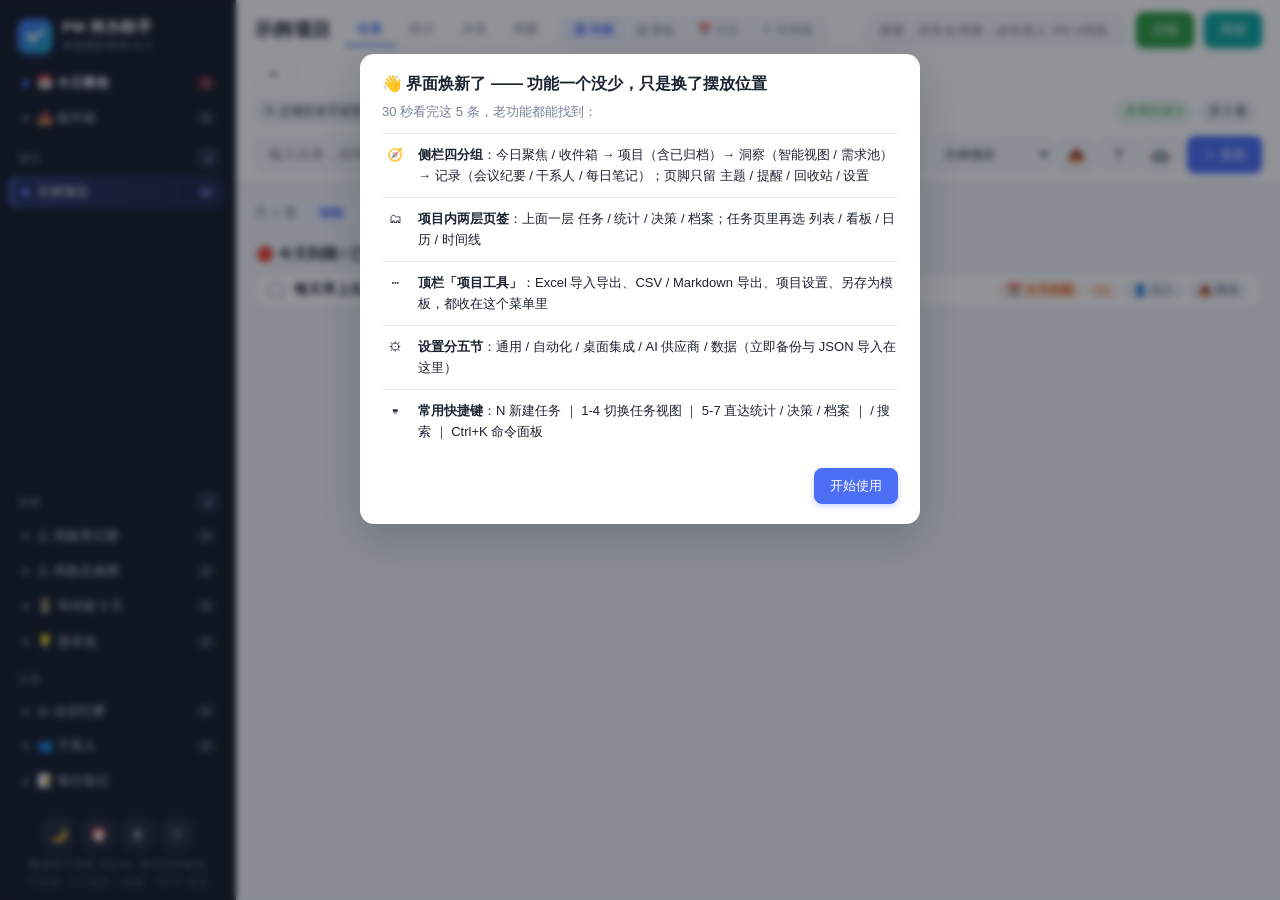
==== commit 29388131: "v2.2.0：ui/app.js 拆分为 33 个 ES 模块；实用性与交互打磨；新增使用手册 前端拆分为 ui/js/ 模块化结构（入口 app.js 按序 import）；新增 AGENTS.md" ====
--- a/ui/index.html
+++ b/ui/index.html
@@ -11,7 +11,7 @@
   <aside id="sidebar">
     <div class="brand">
       <div class="logo">✔</div>
-      <div class="brand-txt"><b>PM 待办助手</b><small>本地项目管理 v2.0</small></div>
+      <div class="brand-txt"><b>PM 待办助手</b><small>本地项目管理 v2.2</small></div>
     </div>
 
     <nav id="todayNav"></nav>
@@ -76,16 +76,12 @@
         <span class="flex1"></span>
         <div id="statsbar"></div>
       </div>
-      <div class="quickadd">
-        <input id="quick" type="text" placeholder="输入任务，回车添加；或用右侧按钮插入日期/负责人/优先级">
+      <div class="quickadd" id="quickAddRow">
+        <input id="quick" type="text" placeholder="输入任务，回车添加；输入 / 呼出语法面板">
         <div class="q-tools">
-          <select id="qProj" class="q-proj" hidden title="今日聚焦模式下，选择任务加入的项目"></select>
+          <select id="qProj" class="q-proj" title="选择任务加入的项目"></select>
           <button id="q-inbox" title="收件箱模式：先不分项目，快速记下，之后分拣">📥</button>
-          <button id="q-date" title="选择日期">📅</button>
-          <button id="q-owner" title="选择负责人">👤</button>
-          <button id="q-pri" title="优先级（点击切换 P0/P1/P2）">🚩</button>
-          <button id="q-risk" title="标记风险（⚠ 日报风险栏）">⚠️</button>
-          <button id="q-repeat" title="每日循环任务">🔄</button>
+          <button id="q-syntax" title="日期 / 负责人 / 优先级 / 风险 / 循环 语法面板（输入 / 也可呼出）">？</button>
           <button id="q-aitask" title="AI 粘贴转任务：把会议记录 / 群聊 / 邮件整段粘进来，自动拆成任务草稿">🤖</button>
         </div>
         <button class="btn blue" id="btnQuickAdd">＋ 添加</button>
@@ -102,6 +98,7 @@
       <section id="viewMeetings" hidden></section>
       <section id="viewContacts" hidden></section>
       <section id="viewDailyNote" hidden></section>
+      <section id="viewSearch" hidden></section>
       <section id="viewList" hidden></section>
       <section id="viewKanban" hidden></section>
       <section id="viewCalendar" hidden></section>
@@ -122,12 +119,12 @@
   <button class="btn danger ghost" onclick="stopTimerFlow(false)">⏹ 停止并记录工时</button>
 </div>
 
-<!-- 任务编辑 -->
+<!-- 任务编辑（v2.2 三段分区：基本信息默认展开；风险登记册勾 ⚠ 展开；清单与备注默认收起） -->
 <div class="mwrap" id="mw-task" hidden>
   <div class="modal">
     <h3 id="tm-head">编辑事项</h3>
     <div class="title-line">
-      <input type="text" id="m-title" placeholder="要做什么？">
+      <input type="text" id="m-title" placeholder="要做什么？（Enter 保存）">
     </div>
     <div class="mrow">
       <div><label>截止日期</label><input type="date" id="m-due"></div>
@@ -141,7 +138,6 @@
       </div>
     </div>
     <div class="mrow">
-      <div><label>开始日期（时间线视图用，可空）</label><input type="date" id="m-start"></div>
       <div><label>状态</label>
         <select id="m-status">
           <option value="todo">待办</option>
@@ -150,6 +146,13 @@
           <option value="done">已完成</option>
         </select>
       </div>
+      <div><label>所属项目</label><select id="m-proj"></select></div>
+      <div><label>开始日期（时间线用，可空）</label><input type="date" id="m-start"></div>
+    </div>
+    <div class="mrow">
+      <div><label>父任务（进度自动上卷）</label>
+        <select id="m-parent"><option value="0">（无父任务）</option></select>
+      </div>
       <div><label>循环</label>
         <select id="m-repeat">
           <option value="">不循环</option>
@@ -158,22 +161,16 @@
           <option value="monthly">🔄 每月</option>
         </select>
       </div>
-    </div>
-    <div class="mrow">
-      <div><label>父任务（进度自动上卷）</label>
-        <select id="m-parent"><option value="0">（无父任务）</option></select>
-      </div>
-      <div><label>&nbsp;</label>
-        <label class="ck"><input type="checkbox" id="m-risk"> ⚠ 计入日报风险栏</label>
-      </div>
-      <div><label>&nbsp;</label>
-        <label class="ck"><input type="checkbox" id="m-milestone"> 🏁 里程碑（时间线画菱形）</label>
-      </div>
-    </div>
-    <!-- 风险登记册（#6）：概率×影响评分 -->
-    <div id="m-risk-box" hidden>
+      <div><label>单次提醒（开会前提醒我）</label><input type="datetime-local" id="m-remind" title="到点弹系统通知并清空；留空不提醒"></div>
+    </div>
+    <div class="mrow ck-row">
+      <div class="grow2"><label class="ck tight"><input type="checkbox" id="m-risk"> ⚠ 计入日报风险栏（勾选展开风险登记册）</label></div>
+      <div class="grow2"><label class="ck tight"><input type="checkbox" id="m-milestone"> 🏁 里程碑（时间线画菱形）</label></div>
+    </div>
+    <!-- 风险登记册（#6）：概率×影响评分（勾选 ⚠ 展开，由 updateRiskEditor 控制 open） -->
+    <details class="msec" id="m-sec-risk">
+      <summary>🛡 风险登记册 <span class="hint-inline">概率 × 影响评分，≥15 强制进日报</span></summary>
       <div class="risk-box">
-        <div class="risk-box-title">🛡 风险登记册（PingCode 风险模板）</div>
         <div class="mrow">
           <div><label>发生概率 1-5</label>
             <select id="m-prob"><option value="0">未评分</option><option>1</option><option>2</option><option>3</option><option>4</option><option>5</option></select>
@@ -188,25 +185,31 @@
         <label>升级条件（何时上报谁）</label>
         <textarea id="m-escalate" rows="2" placeholder="如：若本周五前未签合同，上报分管领导决策"></textarea>
       </div>
-    </div>
-    <label>检查清单 <span class="hint-inline">（回车快速添加，完成后卡片显示进度）</span></label>
-    <div id="m-cl-items"></div>
-    <div class="cl-add">
-      <input type="text" id="m-cl-input" placeholder="添加清单项，回车确认">
-      <button class="btn ghost" id="m-cl-ai" title="AI 根据任务标题 / 备注生成检查清单草稿（可改可删后再保存）">🤖</button>
-      <button class="btn ghost" id="m-cl-add">＋</button>
-    </div>
-    <label>备注（支持 Markdown：列表 / **粗体** / > 引用 / [[任务反链]]）</label>
-    <textarea id="m-note"></textarea>
-    <div class="note-preview-row">
-      <button class="linkbtn2" id="m-note-preview-toggle" onclick="toggleNotePreview()">👁 预览渲染效果</button>
-      <div id="m-note-preview" class="mdview" hidden></div>
-    </div>
+    </details>
+    <details class="msec" id="m-sec-cl">
+      <summary>☑ 清单与备注 <span class="hint-inline" id="m-sec-cl-sum"></span></summary>
+      <div class="msec-body">
+        <label>检查清单 <span class="hint-inline">（回车快速添加，完成后卡片显示进度）</span></label>
+        <div id="m-cl-items"></div>
+        <div class="cl-add">
+          <input type="text" id="m-cl-input" placeholder="添加清单项，回车确认">
+          <button class="btn ghost" id="m-cl-ai" title="AI 根据任务标题 / 备注生成检查清单草稿（可改可删后再保存）">🤖</button>
+          <button class="btn ghost" id="m-cl-add">＋</button>
+        </div>
+        <label>备注（支持 Markdown；可 Ctrl+V 粘贴截图，Enter 保存 / Ctrl+Enter 也保存）</label>
+        <textarea id="m-note"></textarea>
+        <div class="note-preview-row">
+          <button class="linkbtn2" id="m-note-preview-toggle" onclick="toggleNotePreview()">👁 预览渲染效果</button>
+          <div id="m-note-preview" class="mdview" hidden></div>
+        </div>
+      </div>
+    </details>
     <div id="m-backlinks" class="backlink-box" hidden></div>
     <div class="mfoot">
       <button class="btn danger ghost" id="m-del">删除</button>
       <span class="flex1"></span>
       <button class="btn ghost" id="m-cancel">取消</button>
+      <button class="btn ghost" id="m-save-new" title="保存当前，并立即打开新建窗口（所属项目不变）">保存并新建</button>
       <button class="btn blue" id="m-save">保存</button>
     </div>
   </div>
@@ -376,8 +379,10 @@
       <div class="st-sec" data-sec="general">
         <label>每日收尾问答时间（Sunsama Shutdown，留空关闭；到点弹站会三问）</label>
         <input type="time" id="st-shutdown">
+        <label class="ck big"><input type="checkbox" id="st-density" checked> 任务卡紧凑密度（单行卡片，一屏多看一倍；取消勾选为舒适密度）</label>
         <div class="hint" style="margin-top:10px;">
           每日到期任务提醒：点左下角 <b>⏰</b> 设置时间 · 明暗主题：点左下角 <b>🌙</b><br>
+          快捷键：<b>N</b> 新建 · <b>1-7</b> 切视图 · <b>J/K 或 ↑↓</b> 选任务 · <b>空格</b> 完成 · <b>X</b> 选中 · <b>Ctrl+Shift+点选</b> 批量 · <b>/</b> 搜索 · <b>Ctrl+K</b> 直达（中文输入法开启也可用）<br>
           数据安全：本机 SQLite 存储，启动自动备份（保留最近 30 份），JSON / CSV / Excel 导入导出见「💾 数据」节与项目工具菜单「⋯」
         </div>
       </div>
@@ -465,6 +470,11 @@
         <select id="sv-pri"><option value="">不限</option><option value="P0">P0</option><option value="P1">P1</option><option value="P2">P2</option></select>
       </div>
     </div>
+    <label>或用一句话描述（自动勾选上面的条件）</label>
+    <div class="mrow">
+      <div class="grow2"><input type="text" id="sv-nl" placeholder="如：逾期且有风险的 P0"></div>
+      <div style="flex:0 0 auto;"><button class="btn ghost" id="sv-nl-parse" style="margin-top:0;">🔍 解析</button></div>
+    </div>
     <div class="mfoot">
       <span class="flex1"></span>
       <button class="btn ghost" id="sv-cancel">取消</button>
@@ -648,7 +658,22 @@
   </div>
 </div>
 
+<!-- 右键菜单（动线2：卡片右键 = ⋯ 菜单同款；侧栏项目右键 = 设置/模板/导出） -->
+<div id="ctxMenu" class="menu-pop ctx-menu" hidden></div>
+
+<!-- 批量操作条（动线2：Ctrl/Shift 多选后浮出） -->
+<div id="batchBar" hidden>
+  <span class="bb-n" id="bbCount">已选 0 项</span>
+  <button class="btn ghost" onclick="batchStatus('done')">✔ 完成</button>
+  <button class="btn ghost" onclick="batchStatus('doing')">🔨 进行中</button>
+  <button class="btn ghost" onclick="batchSnoozeSel()">⏭ 推到明天</button>
+  <span class="bb-move">📂 移到 <select id="bbProj"></select></span>
+  <button class="btn ghost" onclick="batchMoveSel()">移到项目</button>
+  <button class="btn danger ghost" onclick="batchDeleteSel()">🗑 删除</button>
+  <button class="btn ghost" onclick="clearSelection()">取消选择</button>
+</div>
+
 <div id="toasts"></div>
-<script src="app.js"></script>
+<script type="module" src="js/app.js"></script>
 </body>
 </html>
--- a/ui/styles.css
+++ b/ui/styles.css
@@ -969,3 +969,199 @@
 }
 .tour-modal .tour-row .ti { flex: none; width: 26px; text-align: center; }
 .tour-modal .tour-foot { display: flex; justify-content: flex-end; margin-top: 16px; }
+
+/* ================= v2.2 实用性与交互打磨 ================= */
+
+/* --- A9/弹窗：checkbox 与文字 flex 对齐（折行不脱节） --- */
+.modal .ck { display: flex; align-items: flex-start; gap: 7px; line-height: 1.55; }
+.modal .ck input[type=checkbox] { flex: none; width: auto; margin-top: 2px; }
+.modal .ck.tight { margin-top: 10px !important; }
+.ck-row { align-items: flex-start; }
+
+/* --- 弹窗三段分区（动线2） --- */
+.msec {
+  border: 1px solid var(--border); border-radius: 10px;
+  margin-top: 12px; background: var(--panel2); overflow: hidden;
+}
+.msec > summary {
+  cursor: pointer; user-select: none; list-style: none;
+  font-size: 13px; font-weight: 700; padding: 9px 12px;
+}
+.msec > summary::-webkit-details-marker { display: none; }
+.msec > summary::before { content: "▸ "; color: var(--muted); }
+.msec[open] > summary::before { content: "▾ "; }
+.msec > summary:hover { color: var(--accent); }
+.msec .msec-body { padding: 2px 12px 10px; border-top: 1px dashed var(--border); background: var(--panel); }
+.msec .msec-body label { margin-top: 10px; }
+#m-sec-risk[open] { border-left: 3px solid var(--red); }
+#m-sec-cl { background: var(--panel); }
+
+/* --- 高度充满（A8/动线1/3）：内容区与视图撑满 --- */
+#content { display: flex; flex-direction: column; }
+#content > section { flex: 1 0 auto; }
+#content > section[hidden] { display: none; }
+#viewCalendar:not([hidden]) { display: flex; flex-direction: column; }
+#viewCalendar .cal-grid { flex: 1; grid-auto-rows: minmax(92px, 1fr); }
+#viewTimeline:not([hidden]) { display: flex; flex-direction: column; }
+#viewTimeline .gantt-scroll { flex: 1; max-height: none; min-height: 200px; }
+#viewList, #viewToday, #viewInbox, #viewSmart { width: 100%; }
+
+/* --- 卡片双密度（动线1）：紧凑单行，操作 hover 浮出 --- */
+.card { position: relative; }
+.card.dense { padding: 6px 12px 6px 10px; margin-bottom: 5px; align-items: center; gap: 9px; }
+.card.dense .ccircle { margin-top: 0; width: 17px; height: 17px; min-width: 17px; }
+.card.dense .title { font-size: 13.5px; line-height: 1.45; }
+.card.dense .crow1 { display: flex; align-items: baseline; gap: 8px; min-width: 0; flex: 1; }
+.card.dense .crow1 .title { flex: 0 1 auto; min-width: 0; overflow: hidden; text-overflow: ellipsis; white-space: nowrap; }
+.card.dense .chips-inline { display: flex; align-items: center; gap: 5px; flex-wrap: nowrap; overflow: hidden; flex: 1 0 auto; justify-content: flex-end; }
+.card.dense .chips-inline .chip { white-space: nowrap; flex: none; }
+.card.dense .meta, .card.dense .note, .card.dense .kbar { display: none; }
+.card.dense .acts { display: none; }
+.card.dense:hover .acts, .card.dense:focus-within .acts {
+  display: flex; position: absolute; right: 8px; top: 50%; transform: translateY(-50%);
+  background: var(--panel); border: 1px solid var(--border); border-radius: 9px;
+  box-shadow: var(--shadow-lg); padding: 4px; margin: 0; z-index: 30;
+}
+.card.dense:hover .acts button { padding: 3px 9px; font-size: 12px; }
+.card.dense:hover .acts .more-wrap { display: inline-block; }
+/* 紧凑卡状态循环 chip（点击切换 待办→进行中→等待→完成） */
+.chip.stcycle { cursor: pointer; font-weight: 700; border: 1px solid transparent; }
+.chip.stcycle:hover { border-color: var(--accent); color: var(--accent); background: var(--accent-soft); }
+.chip.st-todo { background: var(--chip); color: var(--muted); }
+.chip.st-doing { background: rgba(76,110,245,.12); color: var(--accent); }
+.chip.st-wait { background: rgba(240,140,0,.12); color: var(--orange); }
+.chip.st-done { background: rgba(47,158,68,.12); color: var(--green); }
+/* 紧凑卡 🐸 快捷标（hover 浮现，A5） */
+.card .frog-quick {
+  display: none; flex: none; border: none; background: transparent; cursor: pointer;
+  font-size: 14px; padding: 1px 3px; border-radius: 6px; line-height: 1.4;
+}
+.card:hover .frog-quick { display: inline-block; }
+.card .frog-quick:hover { background: #e7f6ec; }
+.card .frog-quick.on { display: inline-block; background: #e7f6ec; }
+[data-theme="dark"] .card .frog-quick.on, [data-theme="dark"] .card .frog-quick:hover { background: #1d3327; }
+/* 批量选中 / 键盘行高亮（动线2） */
+.card.sel { outline: 2px solid var(--accent); outline-offset: -2px; background: var(--accent-soft); }
+.card.kb-on { box-shadow: 0 0 0 2px var(--accent-2), var(--shadow); }
+.kcard.kb-on { box-shadow: 0 0 0 2px var(--accent-2); }
+
+/* --- 批量操作条（动线2） --- */
+#batchBar {
+  position: fixed; left: 50%; bottom: 16px; transform: translateX(-50%);
+  z-index: 180; display: flex; align-items: center; gap: 6px; flex-wrap: wrap;
+  background: var(--panel); border: 1px solid var(--accent);
+  border-radius: 12px; box-shadow: var(--shadow-lg); padding: 8px 12px;
+}
+#batchBar .bb-n { font-weight: 700; color: var(--accent); margin-right: 4px; }
+#batchBar .btn { padding: 5px 10px; font-size: 12px; }
+#batchBar select {
+  padding: 4px 6px; border: 1px solid var(--border); border-radius: 7px;
+  background: var(--panel2); font-size: 12px; max-width: 140px;
+}
+#batchBar .bb-move { display: inline-flex; align-items: center; gap: 5px; font-size: 12px; color: var(--muted); }
+
+/* --- 青蛙空槽一行引导（A5/动线1） --- */
+.frog-empty-hint {
+  flex: 1 1 100%; font-size: 12px; color: var(--muted);
+  padding: 6px 10px; border: 1px dashed var(--border); border-radius: 10px;
+}
+
+/* --- 列表排序选择器（动线2） --- */
+.sortseg {
+  display: inline-flex; align-items: center; gap: 2px;
+  background: var(--panel2); border: 1px solid var(--border); border-radius: 8px; padding: 2px;
+  font-size: 11.5px; margin-left: 10px; font-weight: 400;
+}
+.sortseg button {
+  appearance: none; border: none; background: transparent; color: var(--muted);
+  font-size: 11.5px; padding: 3px 9px; border-radius: 6px; cursor: pointer;
+}
+.sortseg button.on { background: var(--accent-soft); color: var(--accent); font-weight: 600; }
+/* 列表手动排序拖拽 */
+.card.drag-src-list { opacity: .4; }
+.card.list-drop-before { box-shadow: 0 -3px 0 0 var(--accent), var(--shadow); }
+.card.list-drop-after { box-shadow: 0 3px 0 0 var(--accent), var(--shadow); }
+
+/* --- 顶栏搜索禁用（A10） --- */
+#search:disabled { opacity: .45; cursor: not-allowed; background: var(--chip); }
+
+/* --- 统计：范围切换 + 满格刻度说明（A7/动线3） --- */
+.stat-range {
+  display: flex; align-items: center; gap: 2px; margin-bottom: 14px;
+  background: var(--panel); border: 1px solid var(--border); border-radius: 10px; padding: 4px; width: fit-content;
+}
+.stat-range button {
+  appearance: none; border: none; background: transparent; color: var(--muted);
+  font-size: 12.5px; padding: 5px 13px; border-radius: 7px; cursor: pointer;
+}
+.stat-range button.on { background: var(--accent); color: #fff; font-weight: 600; }
+.hbar-scale { font-size: 11px; color: var(--muted); margin: -3px 0 8px; padding-left: 100px; }
+
+/* --- 统计引导合并卡（降噪） --- */
+.stat-guide { border-left: 3px solid var(--accent); }
+
+/* --- 日历：拖拽 / 当日浮层 / 点空白新建（动线3） --- */
+.cal-cell { position: relative; transition: border-color .12s; }
+.cal-cell.drop-target { border-color: var(--accent); box-shadow: inset 0 0 0 2px var(--accent-soft); cursor: copy; }
+.cal-cell.cal-creatable:hover { border-color: var(--accent); }
+.cal-cell .cal-add-hint {
+  display: none; position: absolute; right: 4px; top: 3px; font-size: 11px;
+  color: var(--accent); background: var(--accent-soft); border-radius: 6px; padding: 0 6px; cursor: pointer;
+}
+.cal-cell.cal-creatable:hover .cal-add-hint { display: block; }
+.cal-drag-ghost {
+  position: fixed; z-index: 300; pointer-events: none; opacity: .9;
+  background: var(--panel); border: 1px solid var(--accent); border-radius: 8px;
+  padding: 3px 9px; font-size: 12px; box-shadow: var(--shadow-lg); max-width: 240px;
+  overflow: hidden; text-overflow: ellipsis; white-space: nowrap;
+}
+body.dragging-cal, body.dragging-cal * { cursor: grabbing !important; user-select: none; }
+.cal-day-pop {
+  position: fixed; z-index: 160; min-width: 240px; max-width: 320px; max-height: 300px; overflow-y: auto;
+  background: var(--panel); border: 1px solid var(--border); border-radius: 12px;
+  box-shadow: var(--shadow-lg); padding: 8px; animation: pop .15s ease-out;
+}
+.cal-day-pop .cdp-title { font-weight: 700; font-size: 12.5px; padding: 2px 4px 8px; }
+.cal-day-pop .cal-task { font-size: 12px; padding: 4px 6px; border-radius: 7px; }
+.cal-day-pop .cdp-add { width: 100%; text-align: left; border: none; background: transparent; color: var(--accent); font-size: 12px; padding: 6px; border-radius: 7px; cursor: pointer; }
+.cal-day-pop .cdp-add:hover { background: var(--accent-soft); }
+
+/* --- 时间线：拖画新建 / 上周对比虚影（动线3） --- */
+.gbar-ghost { fill-opacity: .28 !important; stroke: var(--accent-2); stroke-dasharray: 4 3; }
+.gbar-ghost-old { fill: #9775fa !important; fill-opacity: .18 !important; stroke: #9775fa; stroke-dasharray: 4 3; }
+
+/* --- 快速添加：语法面板（A6/动线4） --- */
+.q-pop .q-sec { width: 100%; font-size: 11px; color: var(--muted); margin-top: 5px; }
+.q-pop .q-sec:first-child { margin-top: 0; }
+#quickAddRow[hidden] { display: none !important; }
+select.q-proj { max-width: 150px; }
+
+/* --- Markdown 图片（附件粘贴） --- */
+.mdview img, .mdview-inline img { max-width: 100%; border-radius: 8px; border: 1px solid var(--border); margin: 4px 0; }
+
+/* --- 全局搜索结果页（动线3） --- */
+.sr-group { margin-bottom: 18px; }
+.sr-row {
+  display: flex; align-items: center; gap: 10px; padding: 8px 10px; border-radius: 9px;
+  cursor: pointer; font-size: 13px; transition: background .12s;
+}
+.sr-row:hover { background: var(--panel2); }
+.sr-row .sr-ico { flex: none; }
+.sr-row .sr-t { flex: 1; min-width: 0; overflow: hidden; text-overflow: ellipsis; white-space: nowrap; font-weight: 600; }
+.sr-row .sr-t mark { background: rgba(245,184,0,.35); color: inherit; padding: 0 1px; }
+.sr-row .sr-sub { flex: none; color: var(--muted); font-size: 11.5px; max-width: 40%; overflow: hidden; text-overflow: ellipsis; white-space: nowrap; }
+
+/* --- 收件箱：🤖 建议分派（动线4） --- */
+.sugg-chip {
+  display: inline-flex; align-items: center; gap: 4px; font-size: 11px; cursor: pointer;
+  background: var(--accent-soft); color: var(--accent); border-radius: 9px; padding: 1px 8px;
+  border: none; font-weight: 600;
+}
+.sugg-chip:hover { text-decoration: underline; }
+.inbox-sugg-head { color: var(--muted); font-size: 12px; margin: 0 0 10px; padding: 6px 10px; background: var(--accent-soft); border-radius: 9px; }
+
+/* --- 右键菜单（动线2） --- */
+.ctx-menu { position: fixed; z-index: 220; top: 0; left: 0; }
+
+/* --- 设置：AI 供应商行内间距微调 --- */
+.st-sec .hint b { color: var(--text); }
